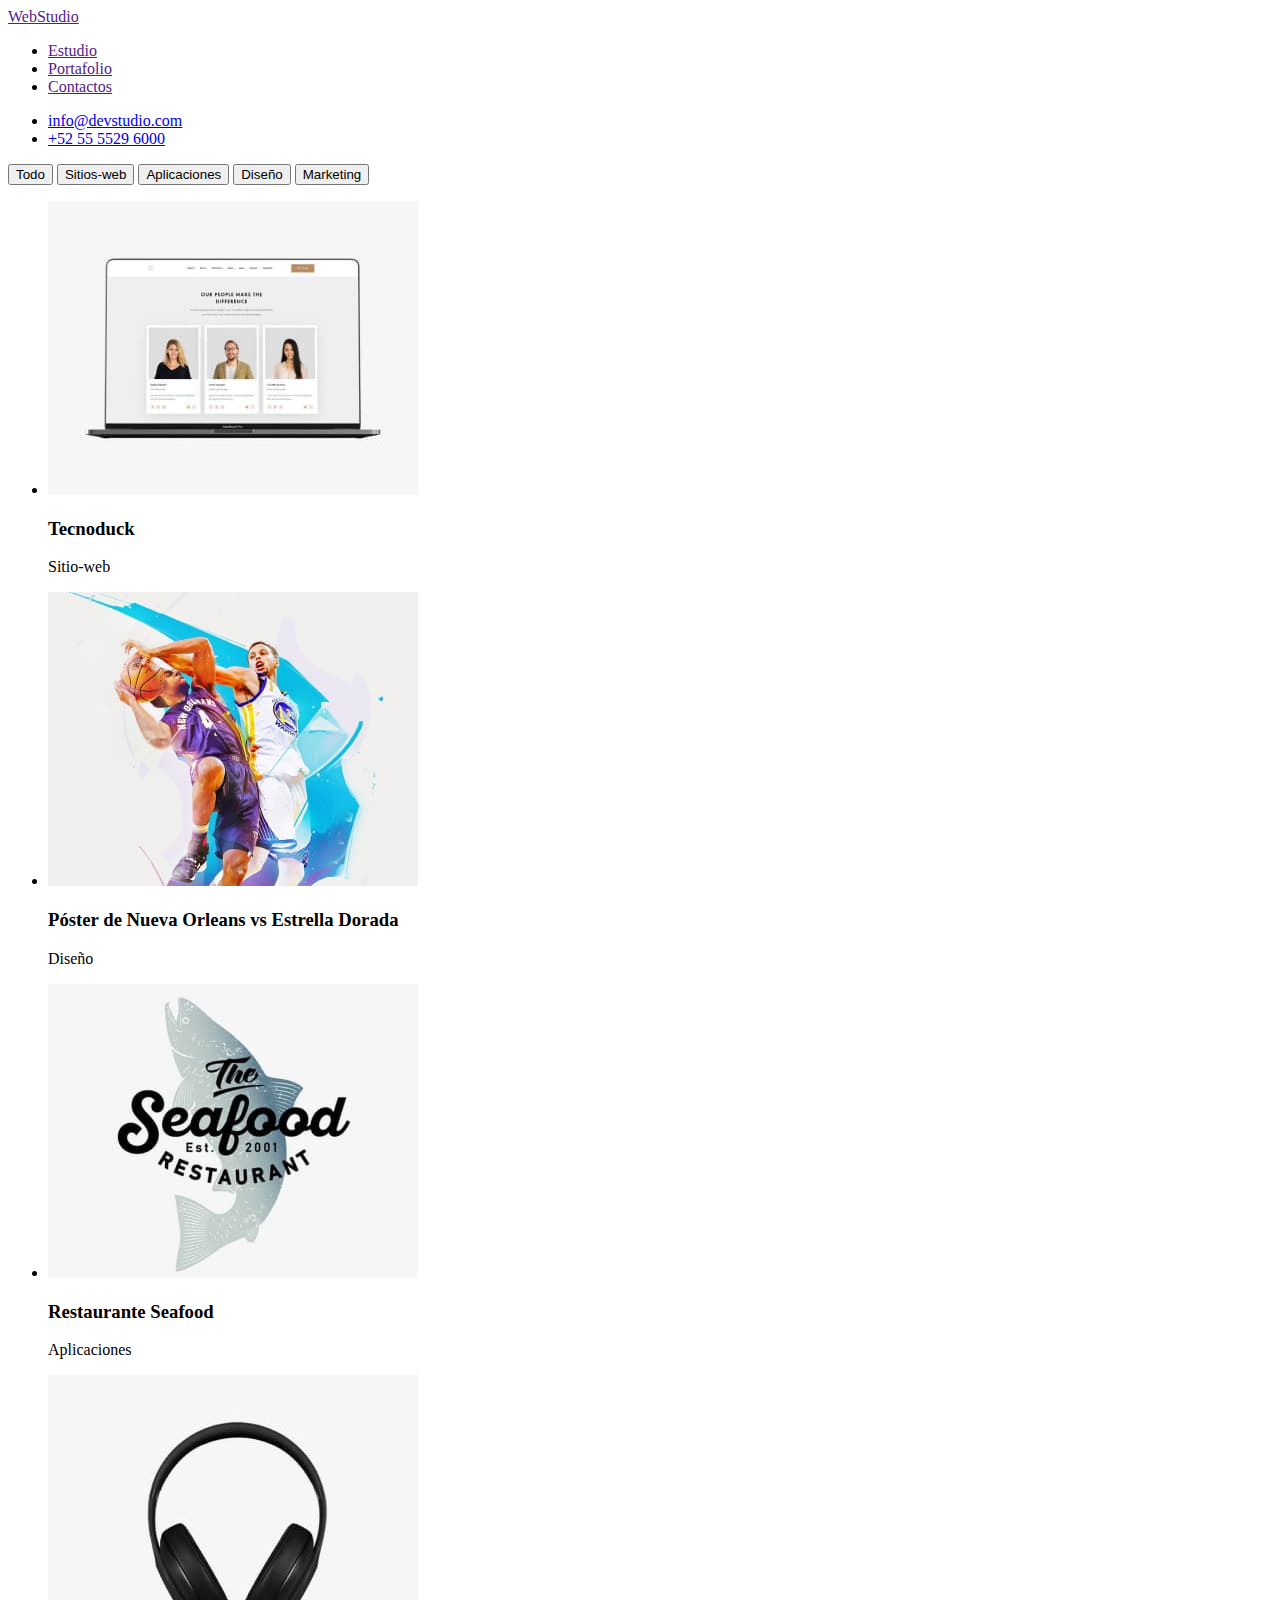
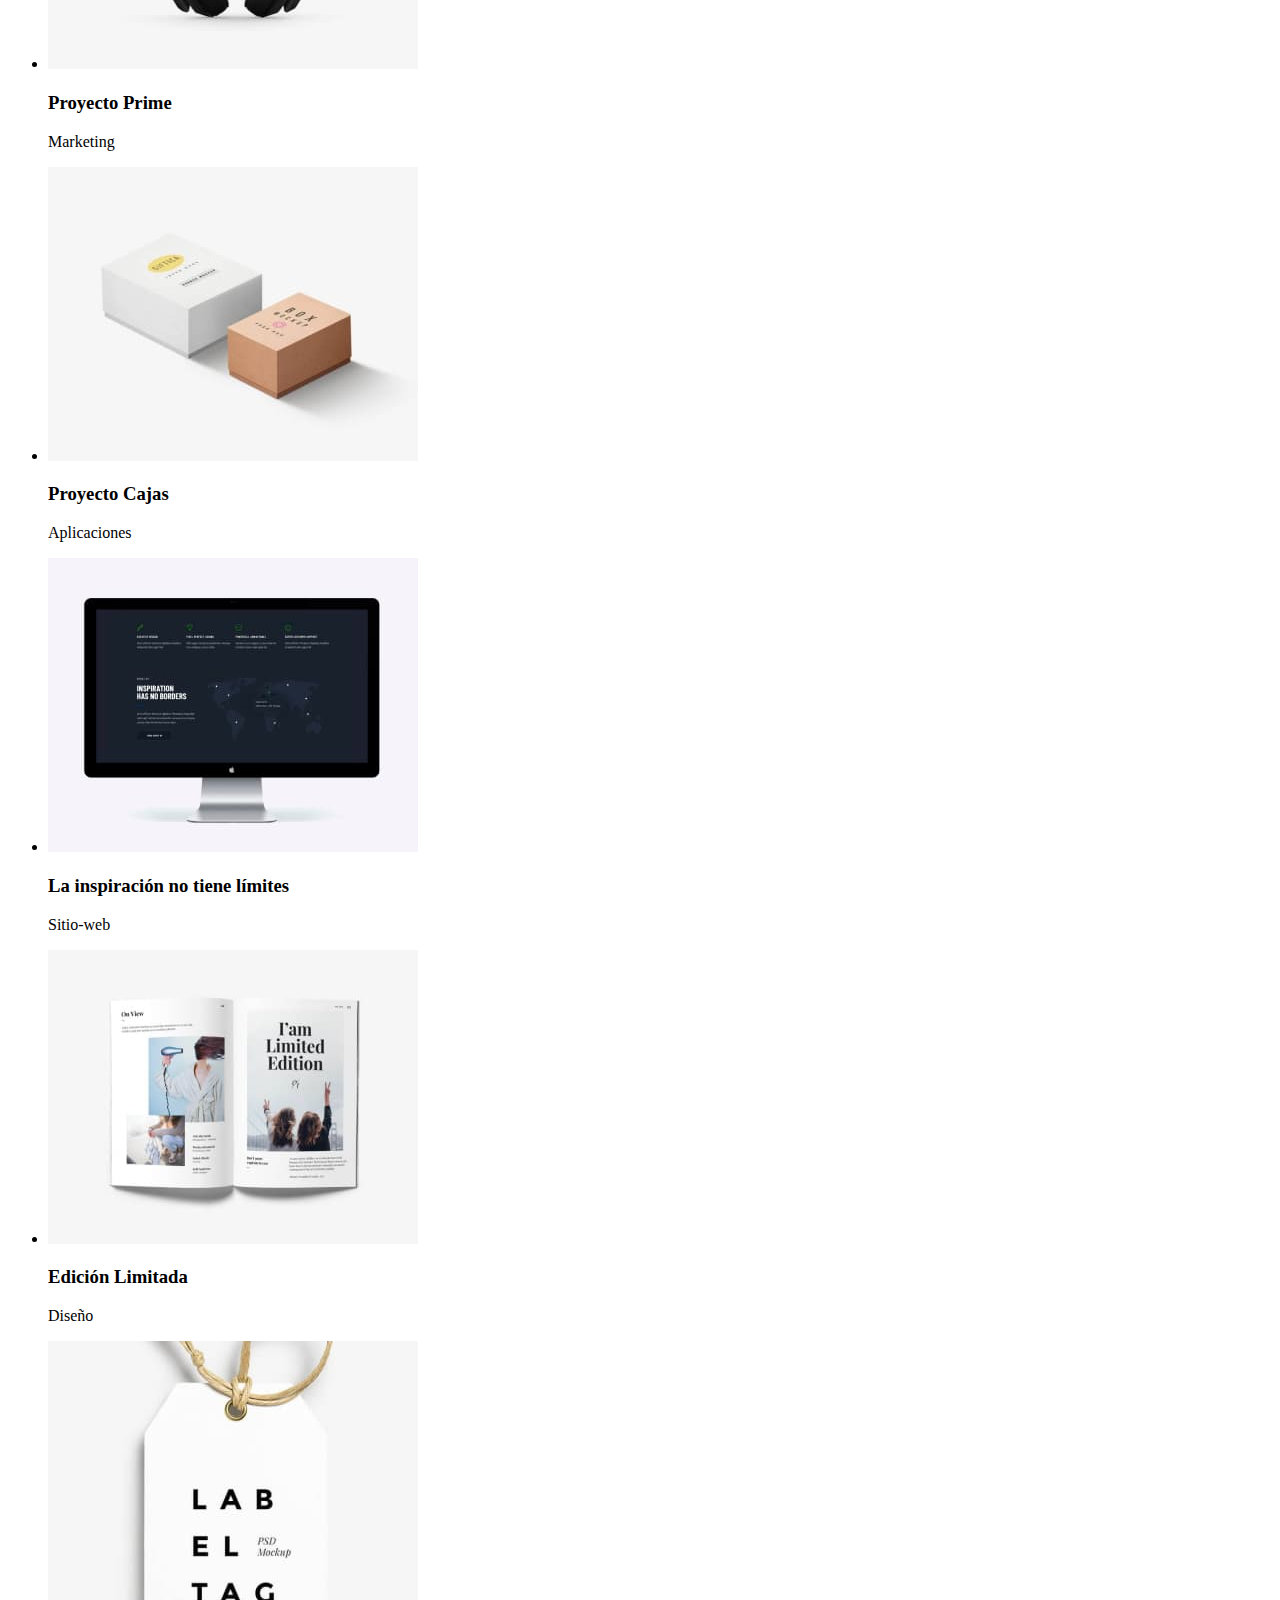
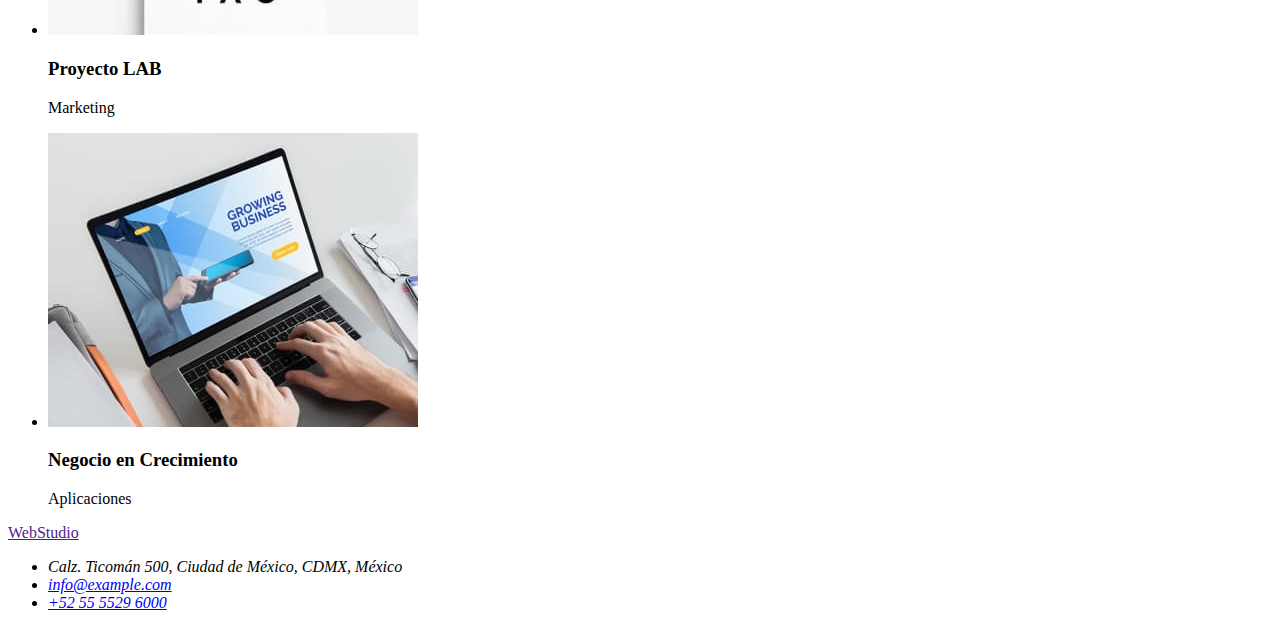
==== portafolio.html @ 44f4cc03 "First chhec" ====
<!DOCTYPE html>
<html lang="en">
  <head>
    <meta charset="UTF-8" />
    <meta http-equiv="X-UA-Compatible" content="IE=edge" />
    <meta name="viewport" content="width=device-width, initial-scale=1.0" />
    <link rel="preconnect" href="https://fonts.googleapis.com" />
    <link rel="preconnect" href="https://fonts.gstatic.com" crossorigin />
    <link
      href="https://fonts.googleapis.com/css2?family=Raleway:wght@700&family=Roboto:wght@300;400;500;700;900&display=swap"
      rel="stylesheet"
    />
    <title>Document</title>
  </head>
  <body>
    <header>
      <nav>
        <a href="">WebStudio</a>
        <ul>
          <li><a href="">Estudio</a></li>
          <li><a href="">Portafolio</a></li>
          <li><a href="">Сontactos</a></li>
        </ul>
      </nav>
      <ul>
        <li><a href="mailto">info@devstudio.com</a></li>
        <li><a href="tel">+52 55 5529 6000</a></li>
      </ul>
    </header>
    <main>
      <div>
        <button type="button">Todo</button>
        <button type="button">Sitios-web</button>
        <button type="button">Aplicaciones</button>
        <button type="button">Diseño</button>
        <button type="button">Marketing</button>
      </div>
      <section>
        <ul>
          <li>
            <img src="./images/jp1.jpg" alt="jp1" />
            <h3>Tecnoduck</h3>
            <p>Sitio-web</p>
          </li>
          <li>
            <img src="./images/jp2.jpg" alt="jp2" />
            <h3>Póster de Nueva Orleans vs Estrella Dorada</h3>
            <p>Diseño</p>
          </li>
          <li>
            <img src="./images/jp3.jpg" alt="jp3" />
            <h3>Restaurante Seafood</h3>
            <p>Aplicaciones</p>
          </li>
          <li>
            <img src="./images/jp4.jpg" alt="jp4" />
            <h3>Proyecto Prime</h3>
            <p>Marketing</p>
          </li>
          <li>
            <img src="./images/jp5.jpg" alt="jp5" />
            <h3>Proyecto Cajas</h3>
            <p>Aplicaciones</p>
          </li>
          <li>
            <img src="./images/jp6.jpg" alt="jp6" />
            <h3>La inspiración no tiene límites</h3>
            <p>Sitio-web</p>
          </li>
          <li>
            <img src="./images/jp7.jpg" alt="jp7" />
            <h3>Edición Limitada</h3>
            <p>Diseño</p>
          </li>
          <li>
            <img src="./images/jp8.jpg" alt="jp8" />
            <h3>Proyecto LAB</h3>
            <p>Marketing</p>
          </li>
          <li>
            <img src="./images/jp9.jpg" alt="jp9" />
            <h3>Negocio en Crecimiento</h3>
            <p>Aplicaciones</p>
          </li>
        </ul>
      </section>
    </main>
    <footer>
      <a href="">WebStudio</a>
      <address>
        <ul>
          <li>
            <a href="https://goo.gl/maps/H7K6rjt7Y7gXga2o7"></a>Calz. Ticomán
            500, Ciudad de México, CDMX, México
          </li>
          <li><a href="info@example.com">info@example.com</a></li>
          <li><a href="tel">+52 55 5529 6000 </a></li>
        </ul>
      </address>
    </footer>
  </body>
</html>
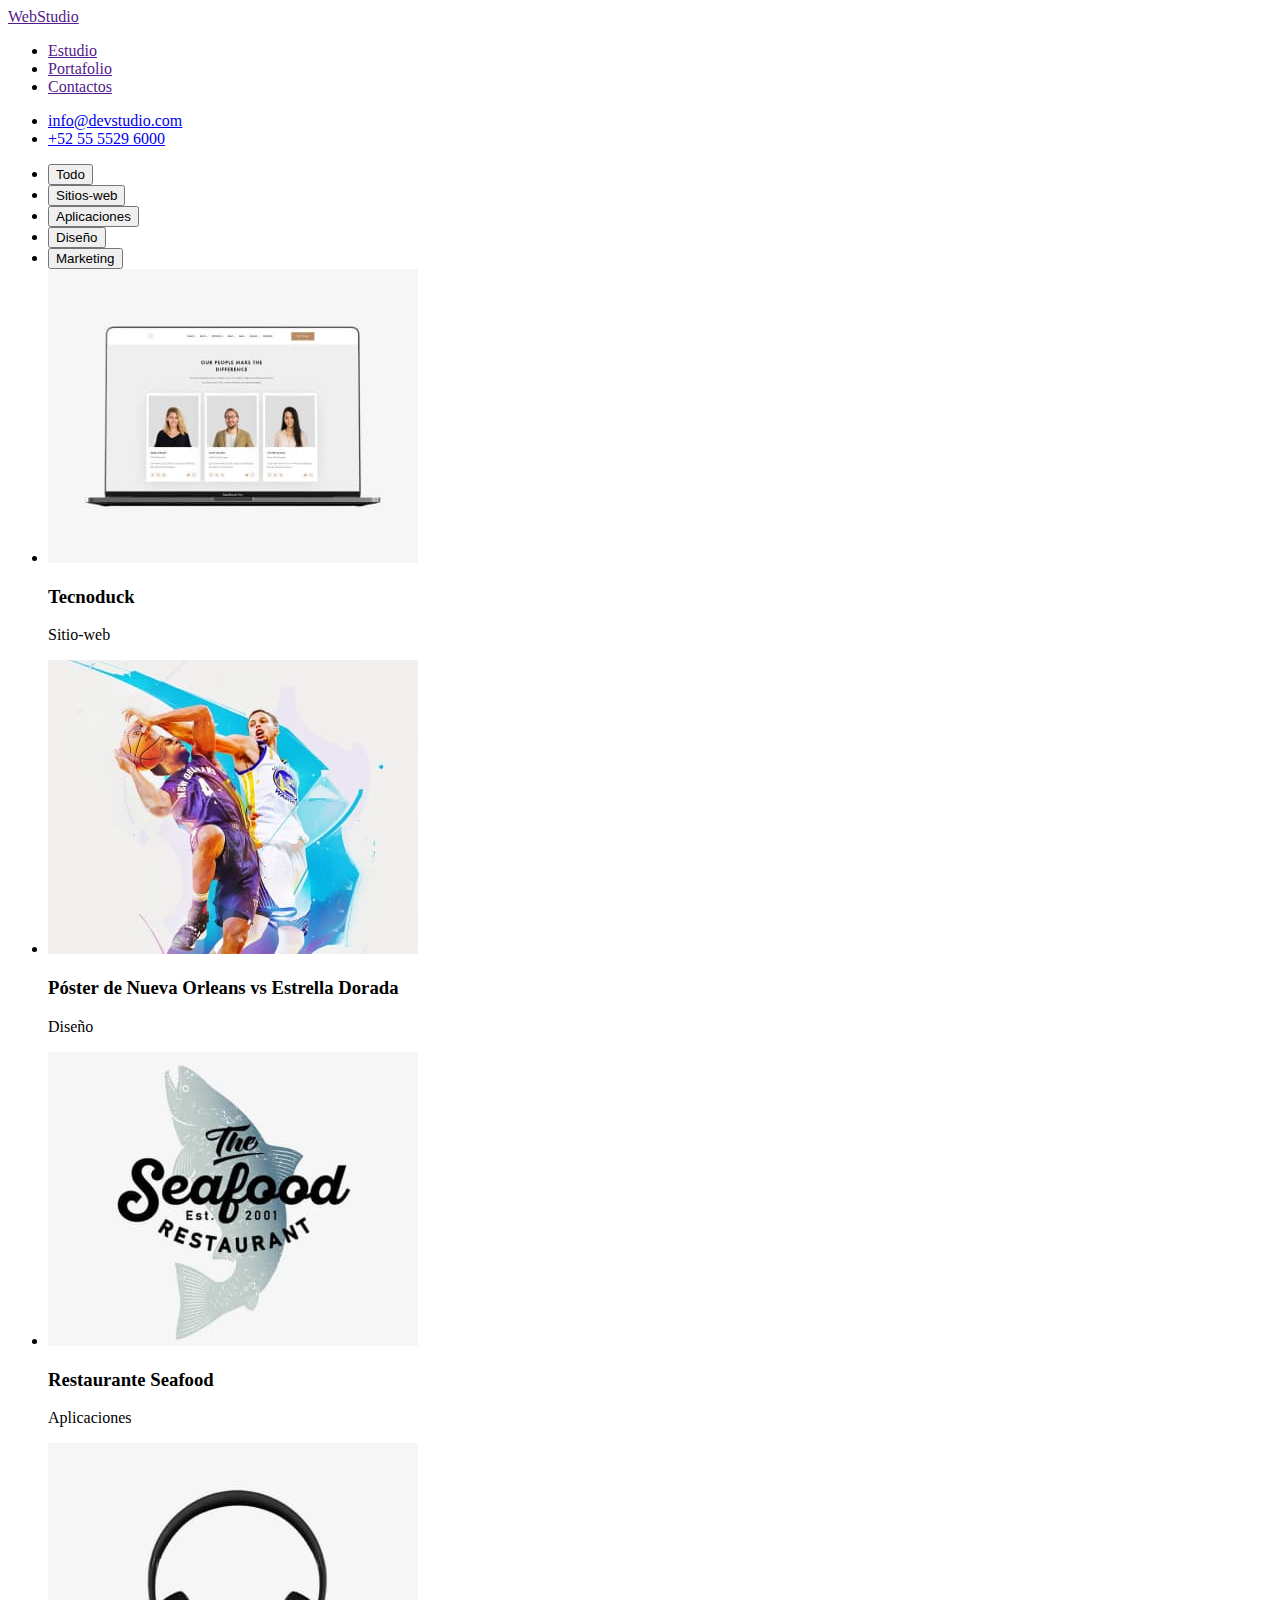
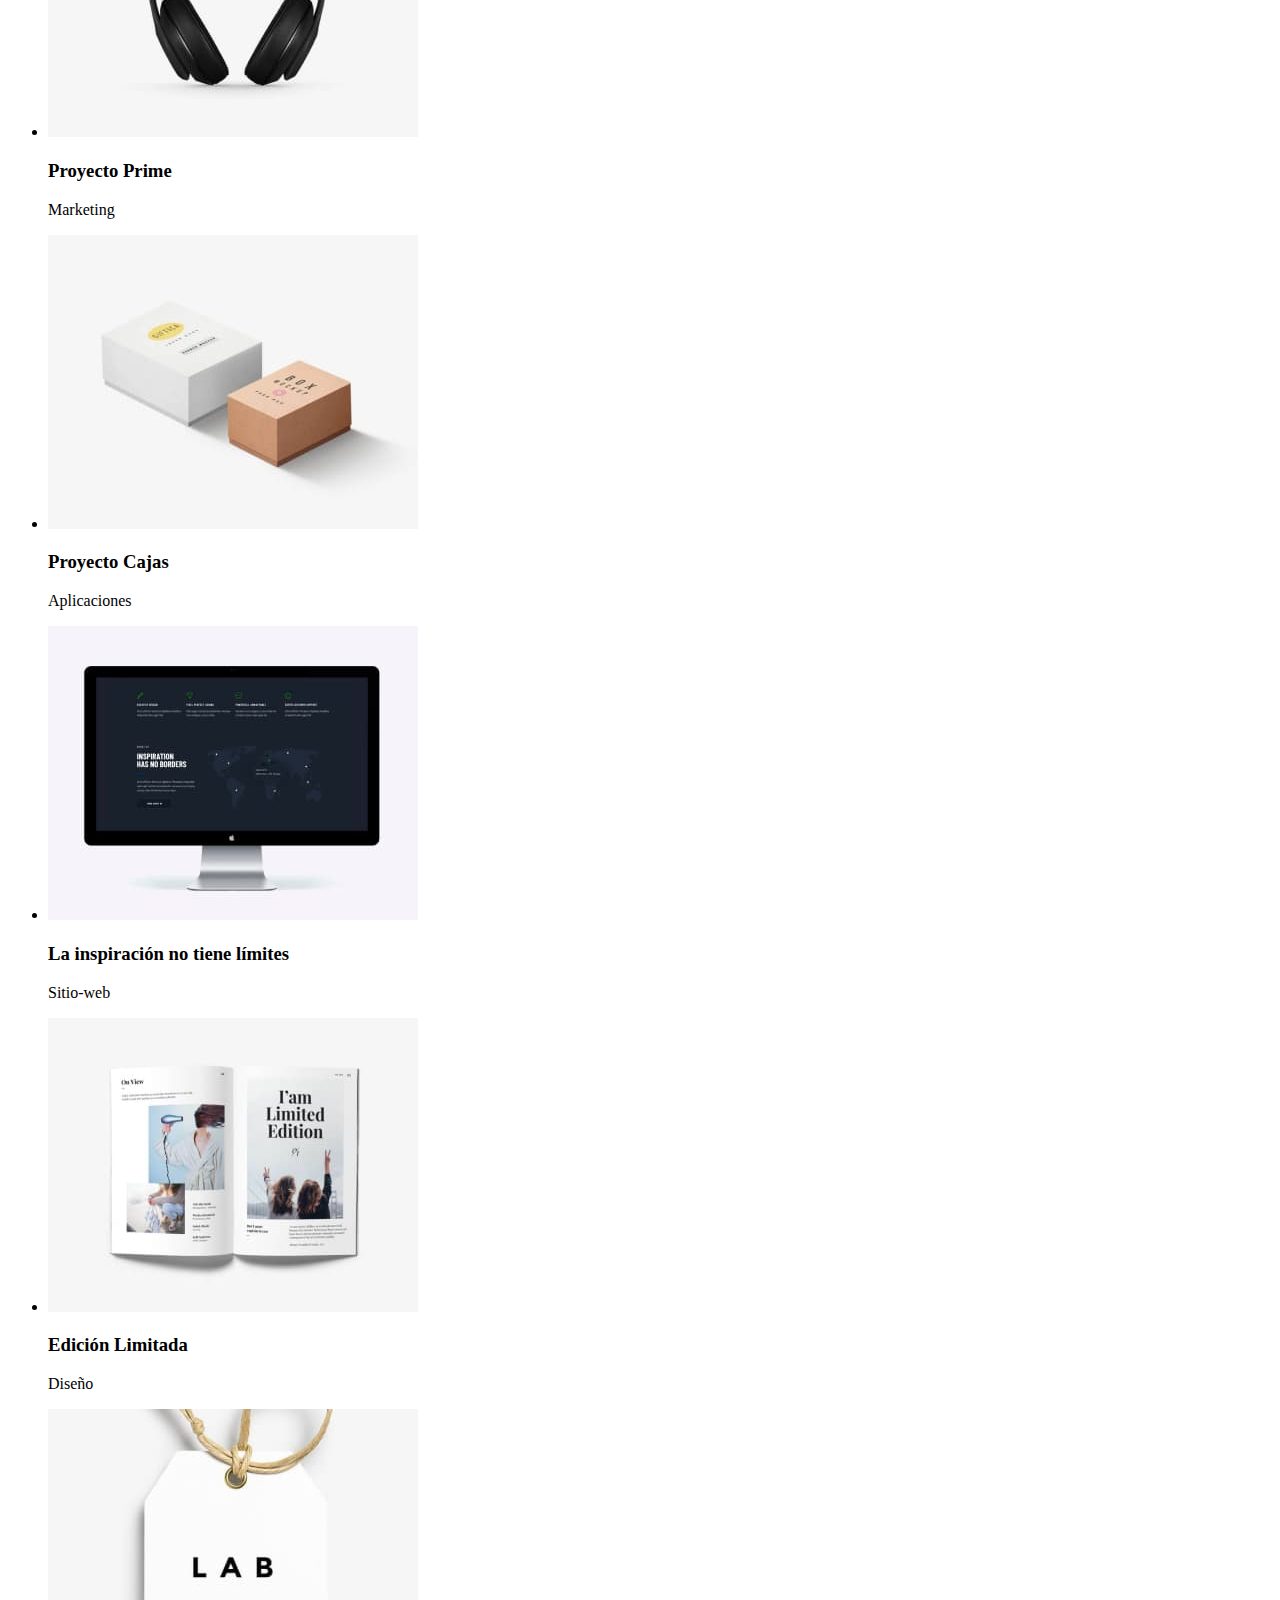
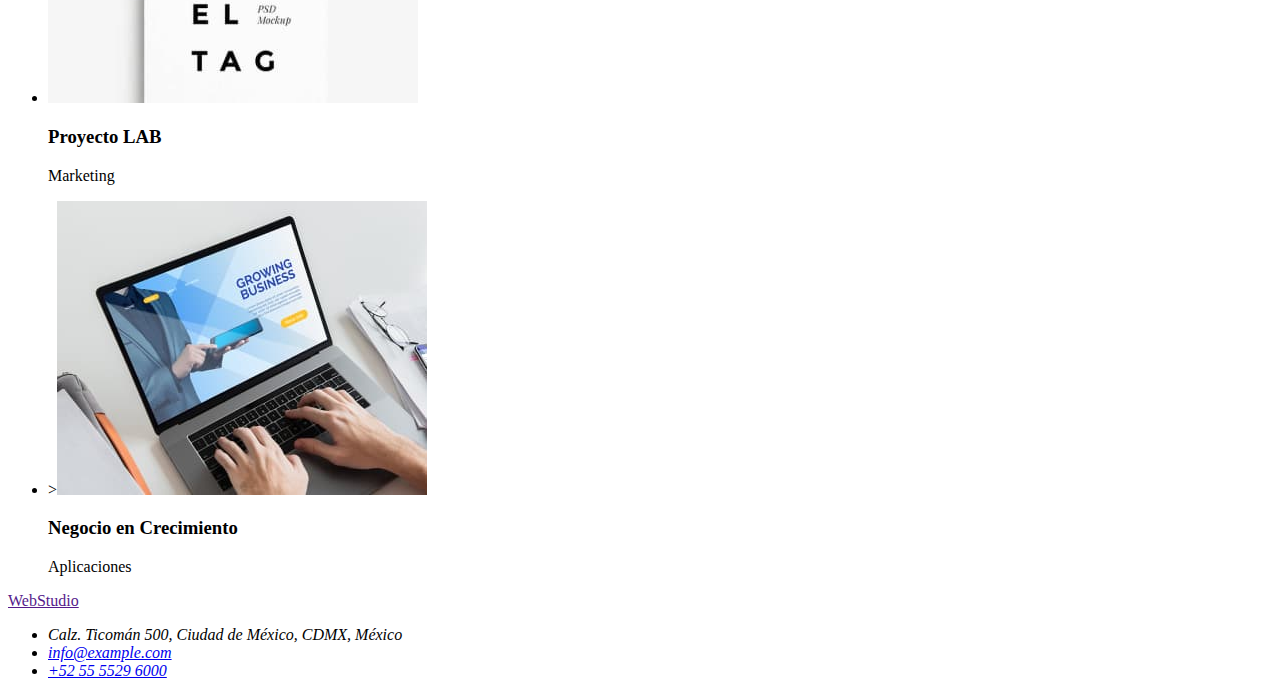
==== commit b0990f4d: "Update 4" ====
--- a/portafolio.html
+++ b/portafolio.html
@@ -10,6 +10,7 @@
       href="https://fonts.googleapis.com/css2?family=Raleway:wght@700&family=Roboto:wght@300;400;500;700;900&display=swap"
       rel="stylesheet"
     />
+    <link rel="stylesheet" href="css/styles.css" />
     <title>Document</title>
   </head>
   <body>
@@ -28,59 +29,56 @@
       </ul>
     </header>
     <main>
-      <div>
-        <button type="button">Todo</button>
-        <button type="button">Sitios-web</button>
-        <button type="button">Aplicaciones</button>
-        <button type="button">Diseño</button>
-        <button type="button">Marketing</button>
-      </div>
-      <section>
-        <ul>
-          <li>
-            <img src="./images/jp1.jpg" alt="jp1" />
+      <ul>
+        <li><button type="button">Todo</button></li>
+        <li><button type="button">Sitios-web</button></li>
+        <li><button type="button">Aplicaciones</button></li>
+        <li><button type="button">Diseño</button></li>
+        <li><button type="button">Marketing</button></li>
+          <li><a>
+            <a><img src="./images/jp1.jpg" alt="jp1" />
             <h3>Tecnoduck</h3>
-            <p>Sitio-web</p>
+            <p>Sitio-web</p></a>
           </li>
           <li>
-            <img src="./images/jp2.jpg" alt="jp2" />
+            <a><img src="./images/jp2.jpg" alt="jp2" />
             <h3>Póster de Nueva Orleans vs Estrella Dorada</h3>
-            <p>Diseño</p>
+            <p>Diseño</p></a>
           </li>
           <li>
-            <img src="./images/jp3.jpg" alt="jp3" />
+            <a><img src="./images/jp3.jpg" alt="jp3" />
             <h3>Restaurante Seafood</h3>
-            <p>Aplicaciones</p>
+            <p>Aplicaciones</p></a>
           </li>
           <li>
-            <img src="./images/jp4.jpg" alt="jp4" />
+            <a><img src="./images/jp4.jpg" alt="jp4" />
             <h3>Proyecto Prime</h3>
-            <p>Marketing</p>
+            <p>Marketing</p></a>
           </li>
           <li>
-            <img src="./images/jp5.jpg" alt="jp5" />
+            <a><img src="./images/jp5.jpg" alt="jp5" />
             <h3>Proyecto Cajas</h3>
-            <p>Aplicaciones</p>
+            <p>Aplicaciones</p></a>
           </li>
           <li>
-            <img src="./images/jp6.jpg" alt="jp6" />
+            <a><img src="./images/jp6.jpg" alt="jp6" />
             <h3>La inspiración no tiene límites</h3>
-            <p>Sitio-web</p>
+            <p>Sitio-web</p></a>
           </li>
           <li>
-            <img src="./images/jp7.jpg" alt="jp7" />
+            <a><img src="./images/jp7.jpg" alt="jp7" />
             <h3>Edición Limitada</h3>
-            <p>Diseño</p>
+            <p>Diseño</p></a>
           </li>
           <li>
-            <img src="./images/jp8.jpg" alt="jp8" />
+            <a><img src="./images/jp8.jpg" alt="jp8" />
             <h3>Proyecto LAB</h3>
-            <p>Marketing</p>
+            <p>Marketing</p></a>
           </li>
           <li>
-            <img src="./images/jp9.jpg" alt="jp9" />
+            <a>><img src="./images/jp9.jpg" alt="jp9" />
             <h3>Negocio en Crecimiento</h3>
-            <p>Aplicaciones</p>
+            <p>Aplicaciones</p></a>
           </li>
         </ul>
       </section>
--- a/css/styles.css
+++ b/css/styles.css
@@ -0,0 +1,2 @@
+body {
+}
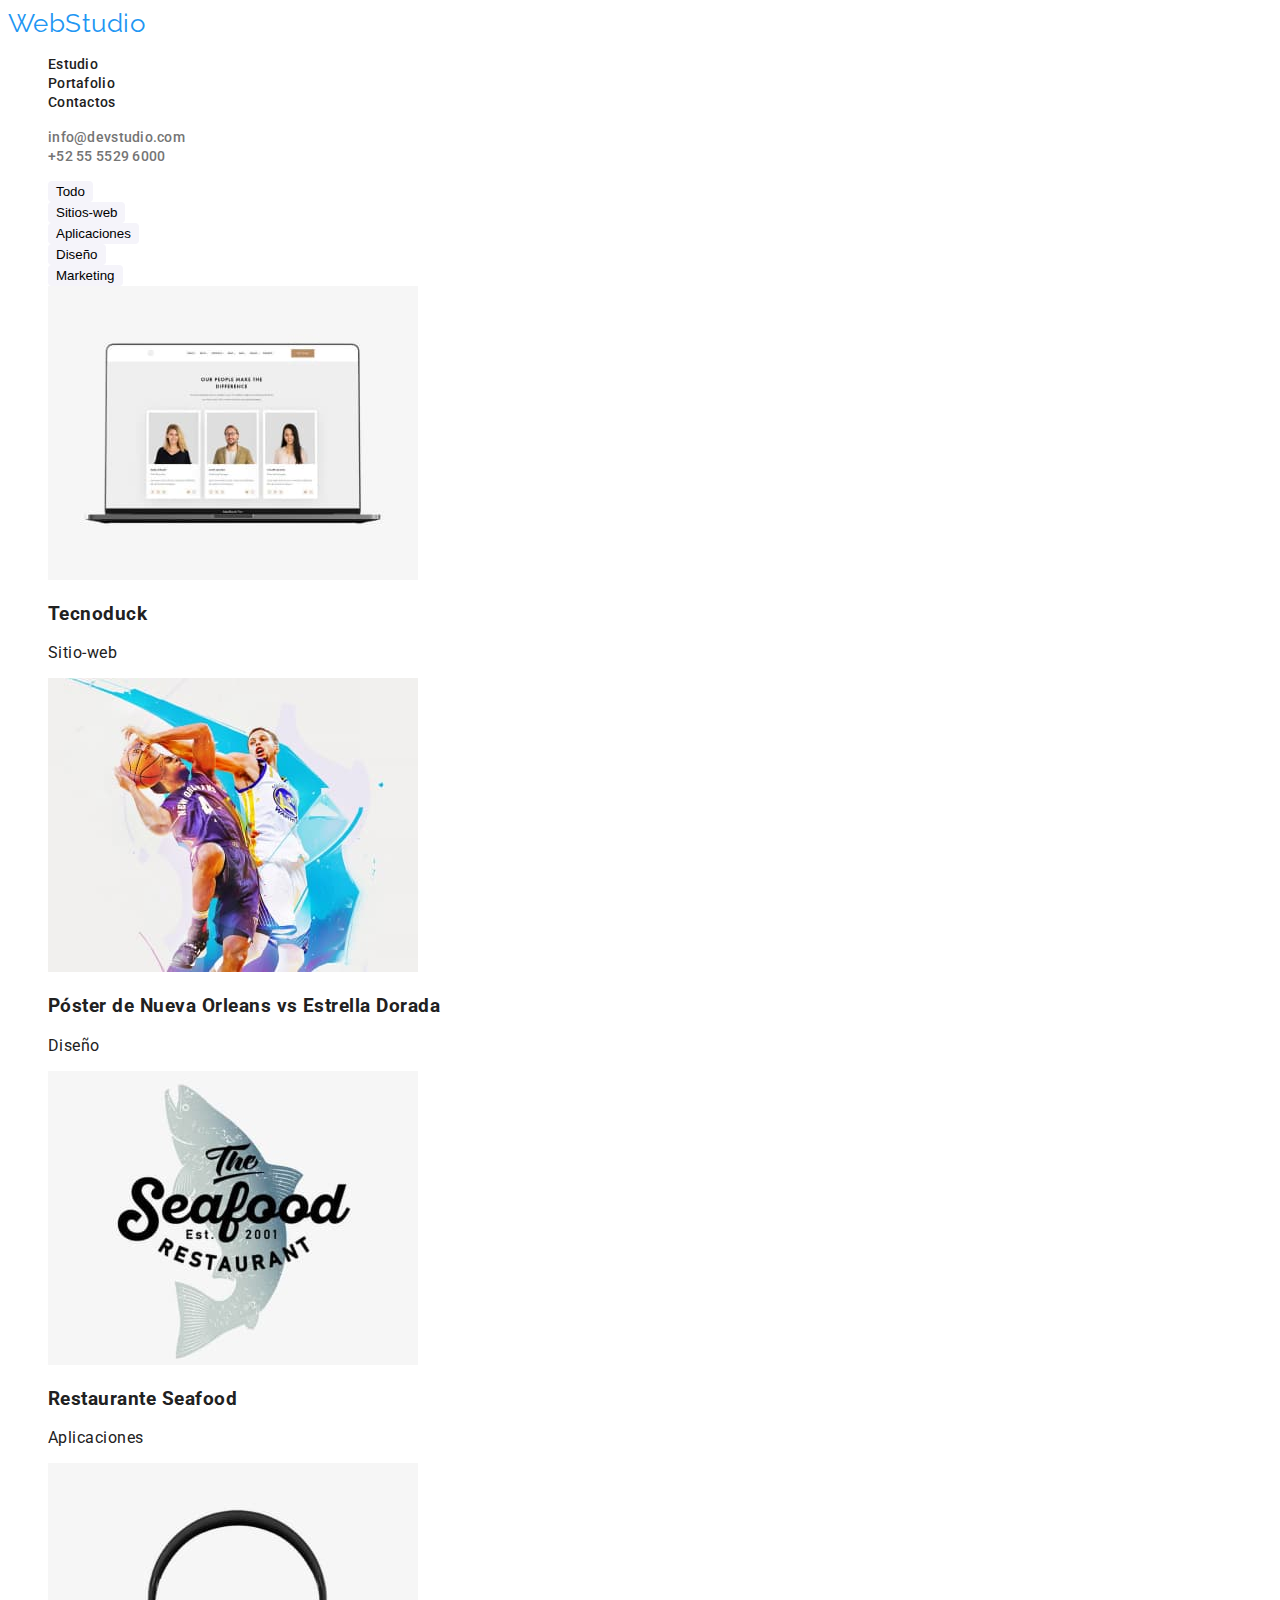
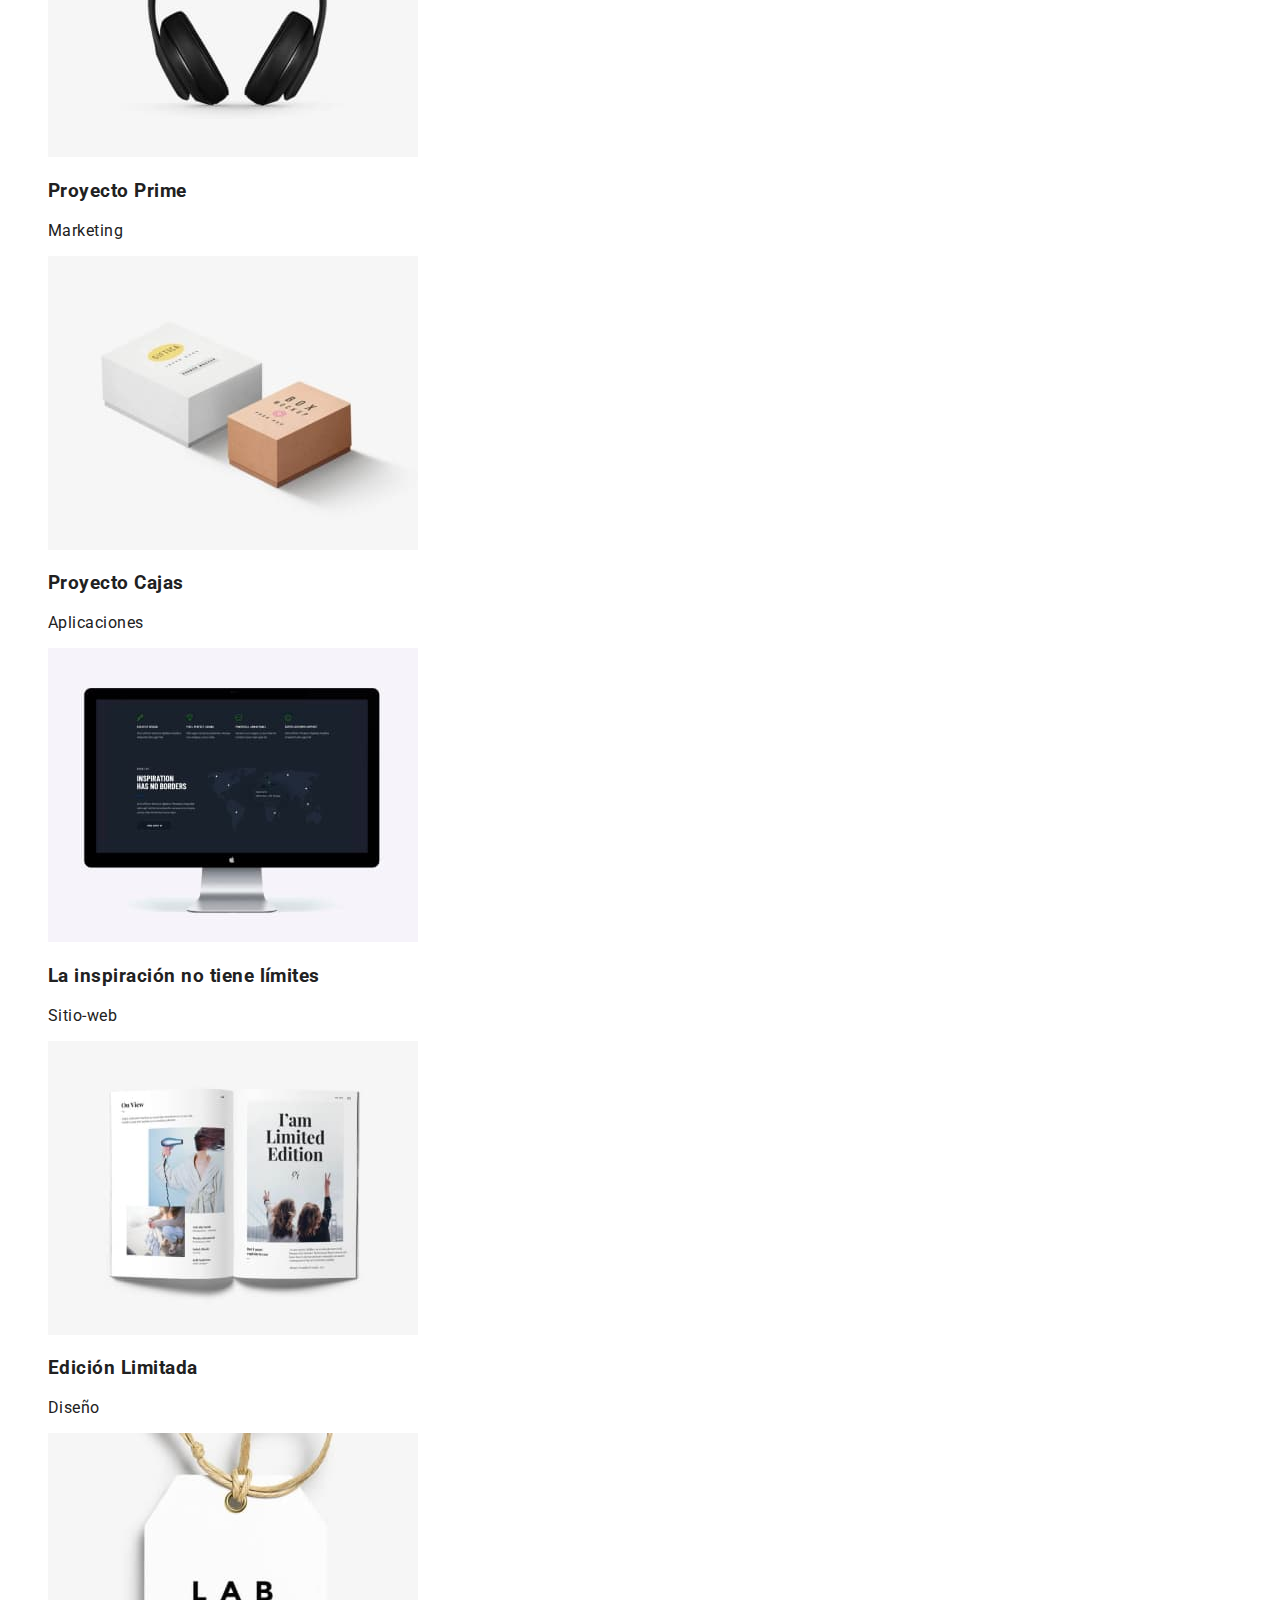
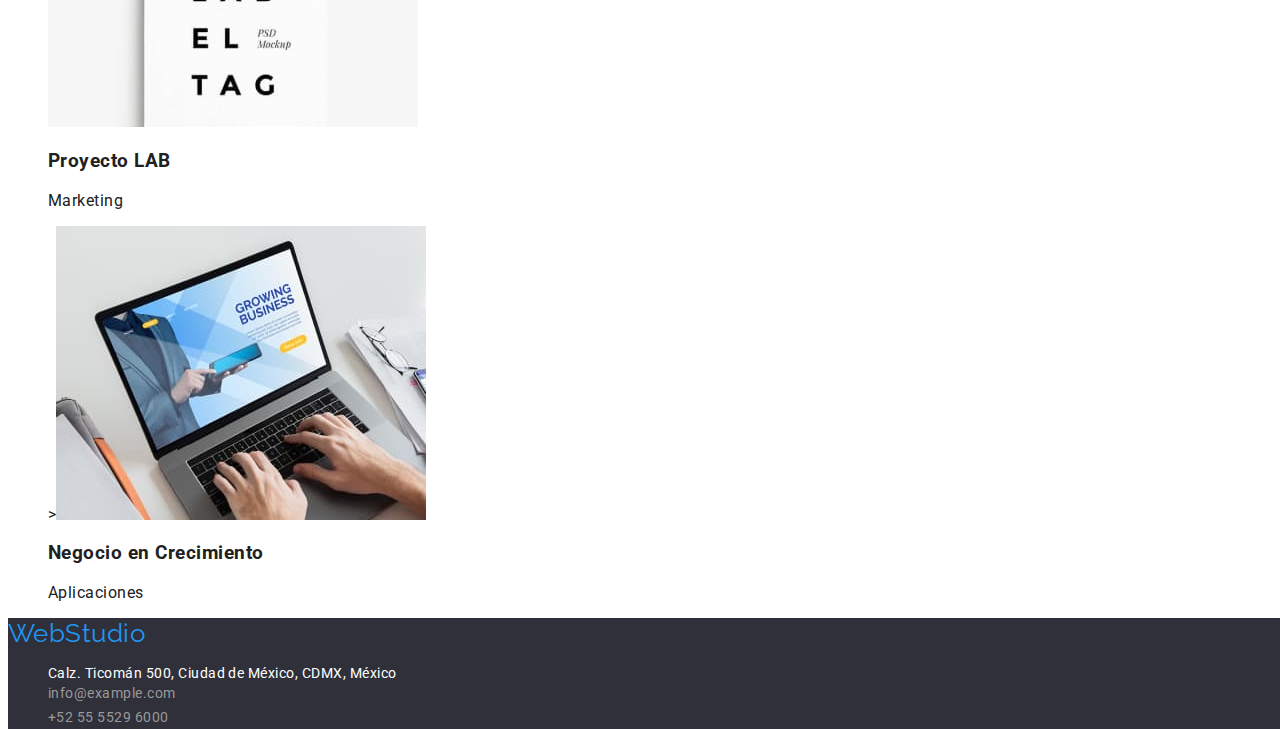
==== commit 89c4a4ee: "Update 6" ====
--- a/portafolio.html
+++ b/portafolio.html
@@ -16,25 +16,25 @@
   <body>
     <header>
       <nav>
-        <a href="">WebStudio</a>
-        <ul>
-          <li><a href="">Estudio</a></li>
-          <li><a href="">Portafolio</a></li>
-          <li><a href="">Сontactos</a></li>
+        <a href="./index.html" class="WebTittle">WebStudio</a>
+        <ul class="HeaderList">
+          <li><a href="./index.html" class="HeaderLink">Estudio</a></li>
+          <li><a href="./portafolio.html" class="HeaderLink">Portafolio</a></li>
+          <li><a href="" class="HeaderLink">Сontactos</a></li>
         </ul>
       </nav>
       <ul>
-        <li><a href="mailto">info@devstudio.com</a></li>
-        <li><a href="tel">+52 55 5529 6000</a></li>
+        <li><a href="mailto" class="Contact">info@devstudio.com</a></li>
+        <li><a href="tel" class="Contact">+52 55 5529 6000</a></li>
       </ul>
     </header>
     <main>
       <ul>
-        <li><button type="button">Todo</button></li>
-        <li><button type="button">Sitios-web</button></li>
-        <li><button type="button">Aplicaciones</button></li>
-        <li><button type="button">Diseño</button></li>
-        <li><button type="button">Marketing</button></li>
+        <li><button type="button" class="buttonP">Todo</button></li>
+        <li><button type="button" class="buttonP">Sitios-web</button></li>
+        <li><button type="button" class="buttonP">Aplicaciones</button></li>
+        <li><button type="button" class="buttonP">Diseño</button></li>
+        <li><button type="button" class="buttonP">Marketing</button></li>
           <li><a>
             <a><img src="./images/jp1.jpg" alt="jp1" />
             <h3>Tecnoduck</h3>
@@ -84,15 +84,15 @@
       </section>
     </main>
     <footer>
-      <a href="">WebStudio</a>
+      <a href="./index.html" class="Webfooter">WebStudio</a>
       <address>
         <ul>
-          <li>
+          <li class="address">
             <a href="https://goo.gl/maps/H7K6rjt7Y7gXga2o7"></a>Calz. Ticomán
             500, Ciudad de México, CDMX, México
           </li>
-          <li><a href="info@example.com">info@example.com</a></li>
-          <li><a href="tel">+52 55 5529 6000 </a></li>
+          <li><a href="info@example.com" class="contactfooter">info@example.com</a></li>
+          <li><a href="tel" class="contactfooter">+52 55 5529 6000 </a></li>
         </ul>
       </address>
     </footer>
--- a/css/styles.css
+++ b/css/styles.css
@@ -1,2 +1,201 @@
+.WebTittle {
+  color: #2196f3;
+  font-family: 'Raleway', sans-serif;
+  text-decoration: none;
+  font-size: 26px;
+}
+
+ul {
+  list-style: none;
+}
+
+.Contact {
+  text-decoration: none;
+  color: #757575;
+  font-family: 'Roboto';
+  font-style: normal;
+  font-weight: 500;
+  font-size: 14px;
+  line-height: 16px;
+  letter-spacing: 0.02em;
+}
+
+.Contact:hover {
+  color: #2196f3;
+}
+
+.HeaderLink {
+  text-decoration: none;
+  color: #212121;
+  font-family: 'Roboto';
+  font-style: normal;
+  font-weight: 500;
+  font-size: 14px;
+  line-height: 16px;
+  letter-spacing: 0.02em;
+}
+
+.HeaderLink:hover {
+  color: #2196f3;
+}
+/* Body CSS*/
+
 body {
-}
+  font-family: 'Roboto', sans-serif;
+  font-size: 14 px;
+  color: #212121;
+  background-color: var(--primary-white-color);
+  letter-spacing: 0.03em;
+  width: 1600px;
+  height: 2410px;
+  background-color: #ffffff;
+}
+
+button:hover {
+  color: #ffffff;
+  background-color: #2196f3;
+}
+
+/* CSS de Main*/
+
+.mainbutton {
+  background-color: #2196f3;
+  cursor: pointer;
+  border-radius: 4px;
+  color: #ffffff;
+  border-color: transparent;
+}
+
+.MainTop {
+  font-family: 'Roboto', sans-serif;
+  background: #2f303a;
+  color: #ffffff;
+  font-family: 'Roboto';
+  font-style: normal;
+  font-weight: 900;
+  line-height: 60px;
+  text-align: center;
+  letter-spacing: 0.06em;
+}
+
+.MainMid {
+}
+
+.MainMidH3 {
+  font-family: 'Roboto', sans-serif;
+  color: #212121;
+  font-weight: 700;
+  font-size: 14px;
+}
+
+.MainMidP {
+  font-family: 'Roboto', sans-serif;
+  color: #757575;
+  font-style: normal;
+  font-weight: 400;
+  font-size: 14px;
+  line-height: 24px;
+}
+
+.MainMid2 {
+}
+
+.MainMidT {
+  font-family: 'Roboto', sans-serif;
+  font-style: normal;
+  font-weight: 700;
+  font-size: 36px;
+  line-height: 42px;
+  text-align: center;
+}
+
+.MainBot {
+  width: 1600px;
+  background: #f5f4fa;
+}
+
+.MainBotT {
+  font-family: 'Roboto', sans-serif;
+  font-style: normal;
+  font-weight: 700;
+  font-size: 36px;
+  line-height: 42px;
+}
+
+.Name {
+  font-family: 'Roboto', sans-serif;
+  color: #212121;
+  font-style: normal;
+  font-weight: 500;
+  font-size: 16px;
+  line-height: 19px;
+}
+
+.Position {
+  color: #757575;
+  font-family: 'Roboto', sans-serif;
+  font-style: normal;
+  font-weight: 500;
+  font-size: 16px;
+  line-height: 19px;
+}
+
+.Members {
+  width: 1177px;
+  background: #f5f4fa;
+}
+
+.Frame {
+  width: 270px;
+  height: 368px;
+  background-color: #ffffff;
+}
+
+footer {
+  background: #2f303a;
+}
+
+.Webfooter {
+  color: #2196f3;
+  font-family: 'Raleway', sans-serif;
+  text-decoration: none;
+  font-size: 26px;
+  line-height: 31px;
+}
+
+.address {
+  color: #ffffff;
+  font-family: 'Roboto', sans-serif;
+  font-style: normal;
+  font-weight: 400;
+  font-size: 14px;
+}
+
+.contactfooter {
+  color: hsl(0, 0%, 60%);
+  font-style: normal;
+  font-weight: 400;
+  font-size: 14px;
+  line-height: 24px;
+  text-decoration: none;
+}
+
+/* PORTAFOLIO CSS PART*/
+
+.Sections {
+  background: #f5f4fa;
+  border-radius: 4px;
+}
+
+.buttonP {
+  display: inline-block;
+  background: #f5f4fa;
+  border-radius: 4px;
+  cursor: pointer;
+  border-color: transparent;
+}
+
+.buttonP:hover {
+  color: #ffffff;
+  background-color: #2196f3;
+}
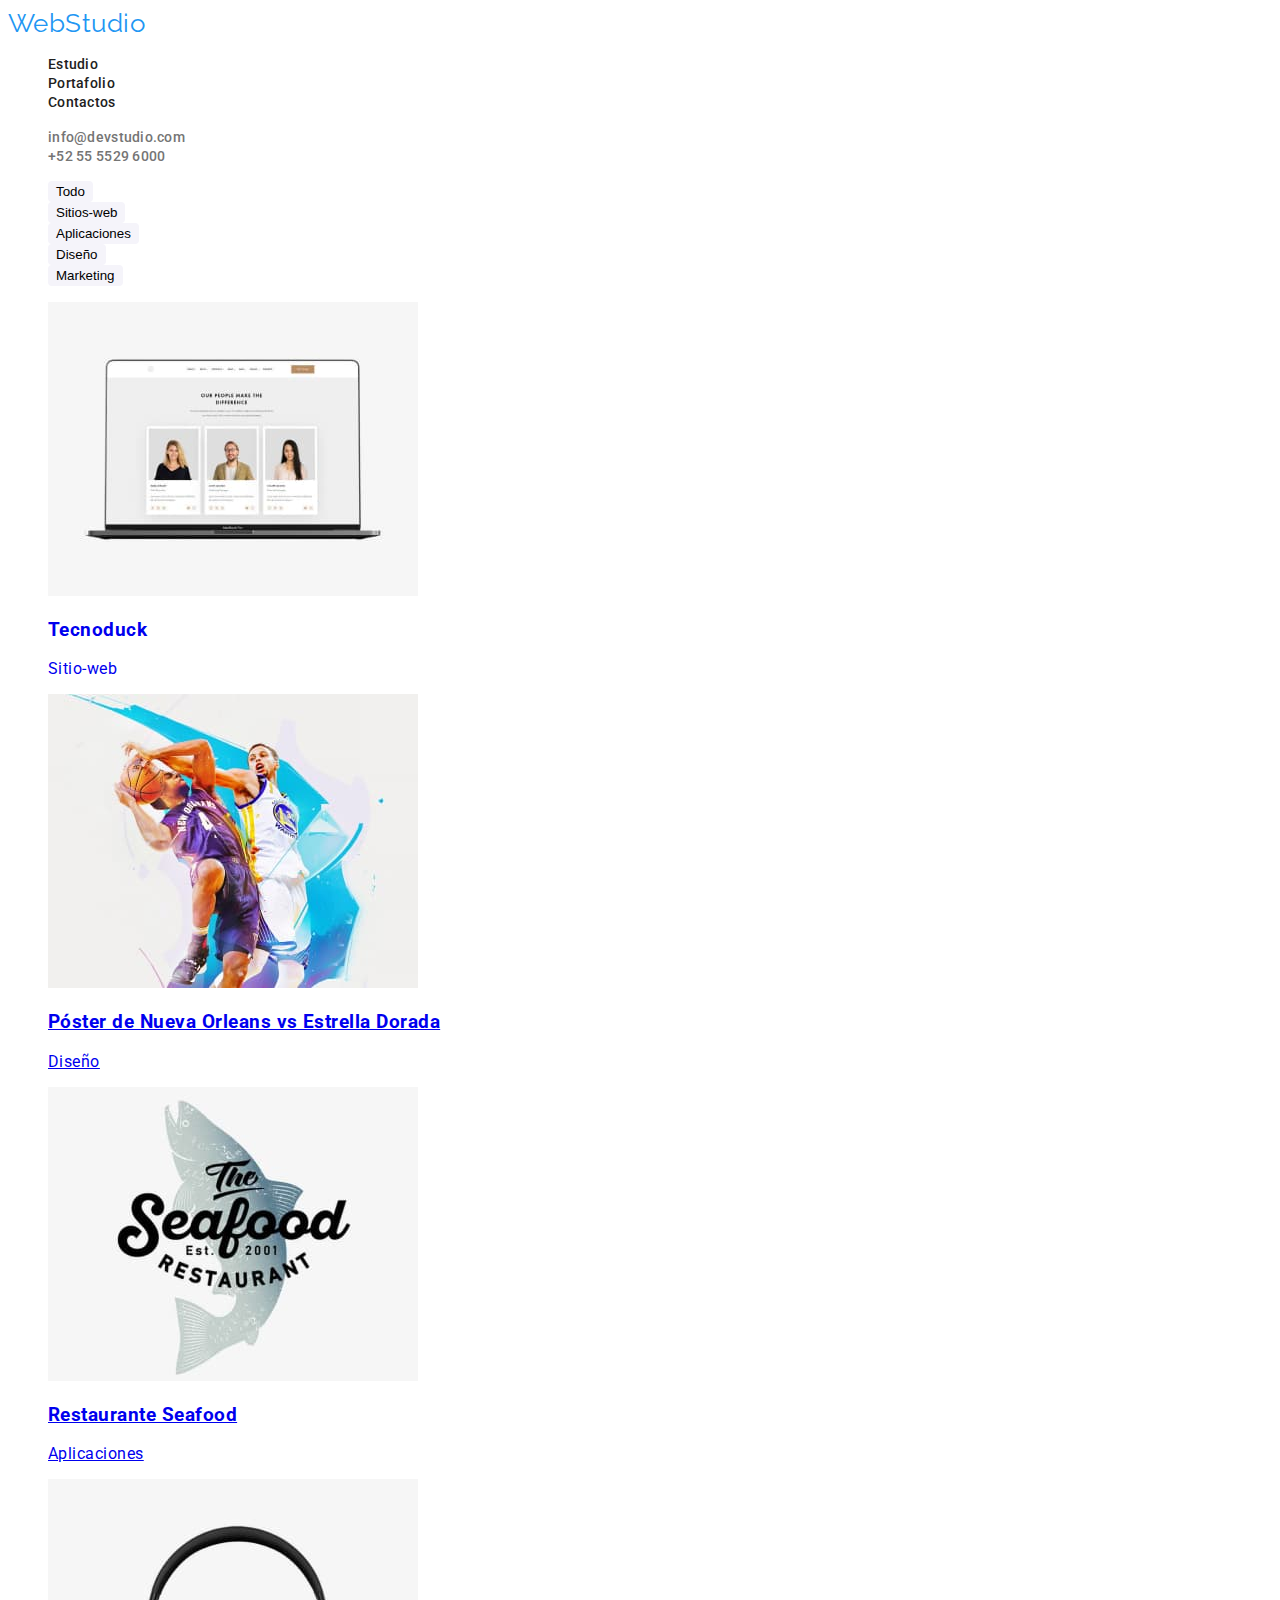
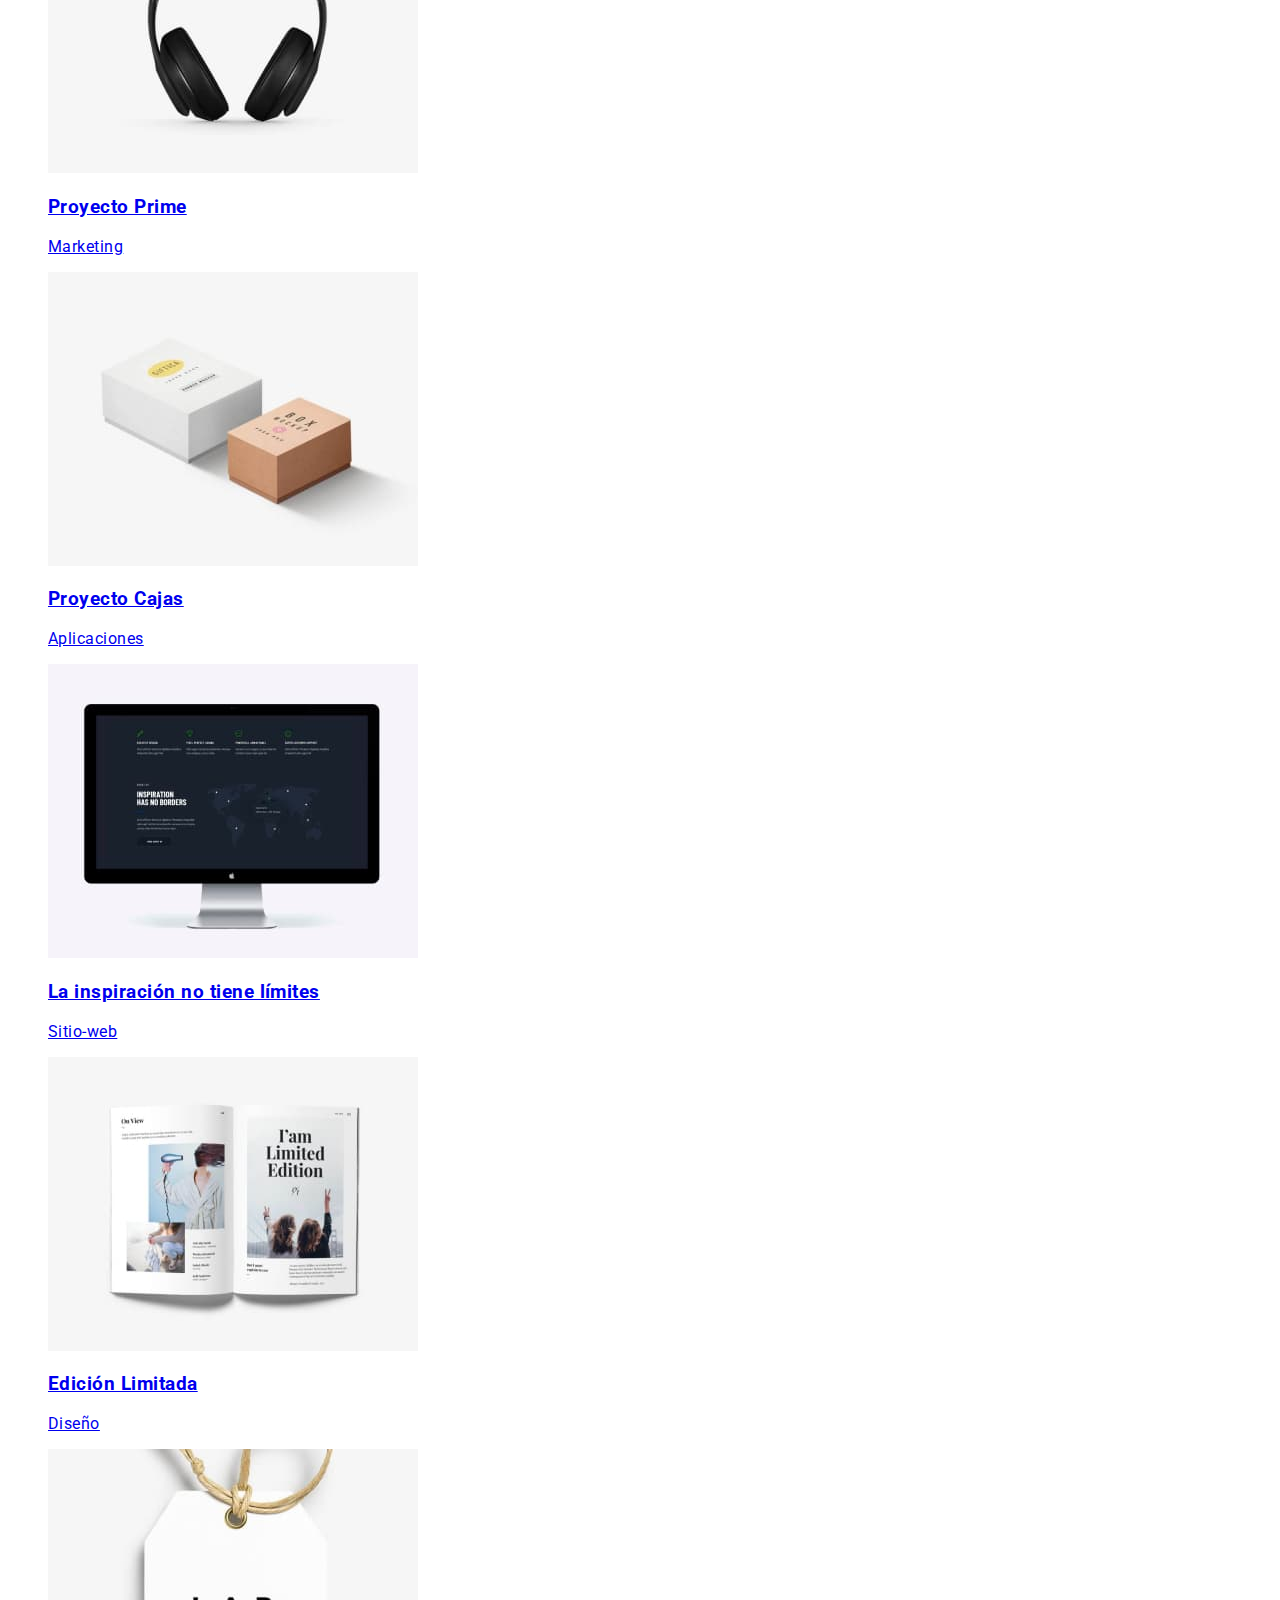
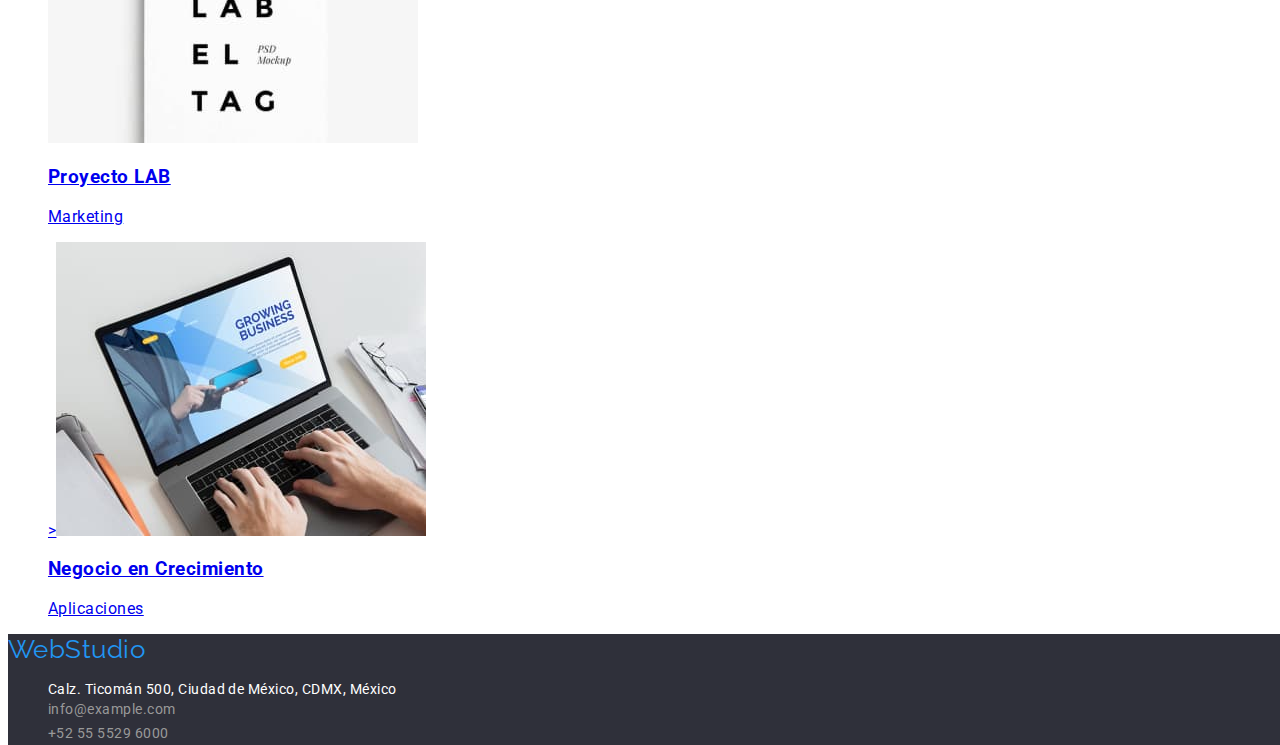
==== commit 9036af28: "update 7" ====
--- a/portafolio.html
+++ b/portafolio.html
@@ -29,56 +29,87 @@
       </ul>
     </header>
     <main>
-      <ul>
-        <li><button type="button" class="buttonP">Todo</button></li>
-        <li><button type="button" class="buttonP">Sitios-web</button></li>
-        <li><button type="button" class="buttonP">Aplicaciones</button></li>
-        <li><button type="button" class="buttonP">Diseño</button></li>
-        <li><button type="button" class="buttonP">Marketing</button></li>
-          <li><a>
-            <a><img src="./images/jp1.jpg" alt="jp1" />
-            <h3>Tecnoduck</h3>
-            <p>Sitio-web</p></a>
+      <section>
+        <ul>
+          <li class="Botontext">
+            <button type="button" class="buttonP">Todo</button>
+          </li>
+          <li class="Botontext">
+            <button type="button" class="buttonP">Sitios-web</button>
+          </li>
+          <li class="Botontext">
+            <button type="button" class="buttonP">Aplicaciones</button>
+          </li>
+          <li class="Botontext">
+            <button type="button" class="buttonP">Diseño</button>
+          </li>
+          <li class="Botontext">
+            <button type="button" class="buttonP">Marketing</button>
+          </li>
+        </ul>
+        <ul class="listaPorta">
+          <li class="LiPorta">
+            <a href="#" class="Alist"
+              ><img src="./images/jp1.jpg" alt="jp1" />
+              <h3 class="listph3">Tecnoduck</h3>
+              <p>Sitio-web</p></a
+            >
           </li>
           <li>
-            <a><img src="./images/jp2.jpg" alt="jp2" />
-            <h3>Póster de Nueva Orleans vs Estrella Dorada</h3>
-            <p>Diseño</p></a>
+            <a href="#"
+              ><img src="./images/jp2.jpg" alt="jp2" />
+              <h3>Póster de Nueva Orleans vs Estrella Dorada</h3>
+              <p>Diseño</p></a
+            >
           </li>
           <li>
-            <a><img src="./images/jp3.jpg" alt="jp3" />
-            <h3>Restaurante Seafood</h3>
-            <p>Aplicaciones</p></a>
+            <a href="#"
+              ><img src="./images/jp3.jpg" alt="jp3" />
+              <h3>Restaurante Seafood</h3>
+              <p>Aplicaciones</p></a
+            >
           </li>
           <li>
-            <a><img src="./images/jp4.jpg" alt="jp4" />
-            <h3>Proyecto Prime</h3>
-            <p>Marketing</p></a>
+            <a href="#"
+              ><img src="./images/jp4.jpg" alt="jp4" />
+              <h3>Proyecto Prime</h3>
+              <p>Marketing</p></a
+            >
           </li>
           <li>
-            <a><img src="./images/jp5.jpg" alt="jp5" />
-            <h3>Proyecto Cajas</h3>
-            <p>Aplicaciones</p></a>
+            <a href="#"
+              ><img src="./images/jp5.jpg" alt="jp5" />
+              <h3>Proyecto Cajas</h3>
+              <p>Aplicaciones</p></a
+            >
           </li>
           <li>
-            <a><img src="./images/jp6.jpg" alt="jp6" />
-            <h3>La inspiración no tiene límites</h3>
-            <p>Sitio-web</p></a>
+            <a href="#"
+              ><img src="./images/jp6.jpg" alt="jp6" />
+              <h3>La inspiración no tiene límites</h3>
+              <p>Sitio-web</p></a
+            >
           </li>
           <li>
-            <a><img src="./images/jp7.jpg" alt="jp7" />
-            <h3>Edición Limitada</h3>
-            <p>Diseño</p></a>
+            <a href="#"
+              ><img src="./images/jp7.jpg" alt="jp7" />
+              <h3>Edición Limitada</h3>
+              <p>Diseño</p></a
+            >
           </li>
           <li>
-            <a><img src="./images/jp8.jpg" alt="jp8" />
-            <h3>Proyecto LAB</h3>
-            <p>Marketing</p></a>
+            <a href="#"
+              ><img src="./images/jp8.jpg" alt="jp8" />
+              <h3>Proyecto LAB</h3>
+              <p>Marketing</p></a
+            >
           </li>
           <li>
-            <a>><img src="./images/jp9.jpg" alt="jp9" />
-            <h3>Negocio en Crecimiento</h3>
-            <p>Aplicaciones</p></a>
+            <a href="#"
+              >><img src="./images/jp9.jpg" alt="jp9" />
+              <h3>Negocio en Crecimiento</h3>
+              <p>Aplicaciones</p></a
+            >
           </li>
         </ul>
       </section>
@@ -91,7 +122,11 @@
             <a href="https://goo.gl/maps/H7K6rjt7Y7gXga2o7"></a>Calz. Ticomán
             500, Ciudad de México, CDMX, México
           </li>
-          <li><a href="info@example.com" class="contactfooter">info@example.com</a></li>
+          <li>
+            <a href="info@example.com" class="contactfooter"
+              >info@example.com</a
+            >
+          </li>
           <li><a href="tel" class="contactfooter">+52 55 5529 6000 </a></li>
         </ul>
       </address>
--- a/css/styles.css
+++ b/css/styles.css
@@ -1,3 +1,4 @@
+/*Index.html */
 .WebTittle {
   color: #2196f3;
   font-family: 'Raleway', sans-serif;
@@ -24,6 +25,10 @@
   color: #2196f3;
 }
 
+.Contact:focus {
+  color: #2196f3;
+}
+
 .HeaderLink {
   text-decoration: none;
   color: #212121;
@@ -36,6 +41,9 @@
 }
 
 .HeaderLink:hover {
+  color: #2196f3;
+}
+.HeaderLink:focus {
   color: #2196f3;
 }
 /* Body CSS*/
@@ -66,6 +74,18 @@
   border-color: transparent;
 }
 
+.mainbutton:hover {
+  background-color: #2196f3;
+}
+
+.mainbutton:focus {
+  background-color: #2196f3;
+}
+
+.MainTittle {
+  font-size: 44px;
+}
+
 .MainTop {
   font-family: 'Roboto', sans-serif;
   background: #2f303a;
@@ -199,3 +219,35 @@
   color: #ffffff;
   background-color: #2196f3;
 }
+
+.BotonText {
+  font-size: 16px;
+  font-weight: 500;
+  font-family: inherit;
+  padding: 6px 6px;
+}
+
+.listaPorta {
+  text-decoration: none;
+  color: #212121;
+}
+
+.Alist {
+  text-decoration: none;
+  list-style: none;
+}
+
+.listph3 {
+  text-decoration: none;
+  list-style: none;
+}
+
+.LiPorta {
+  text-decoration: none;
+  list-style: none;
+}
+
+.PortaBody {
+  text-decoration: none;
+  list-style: none;
+}
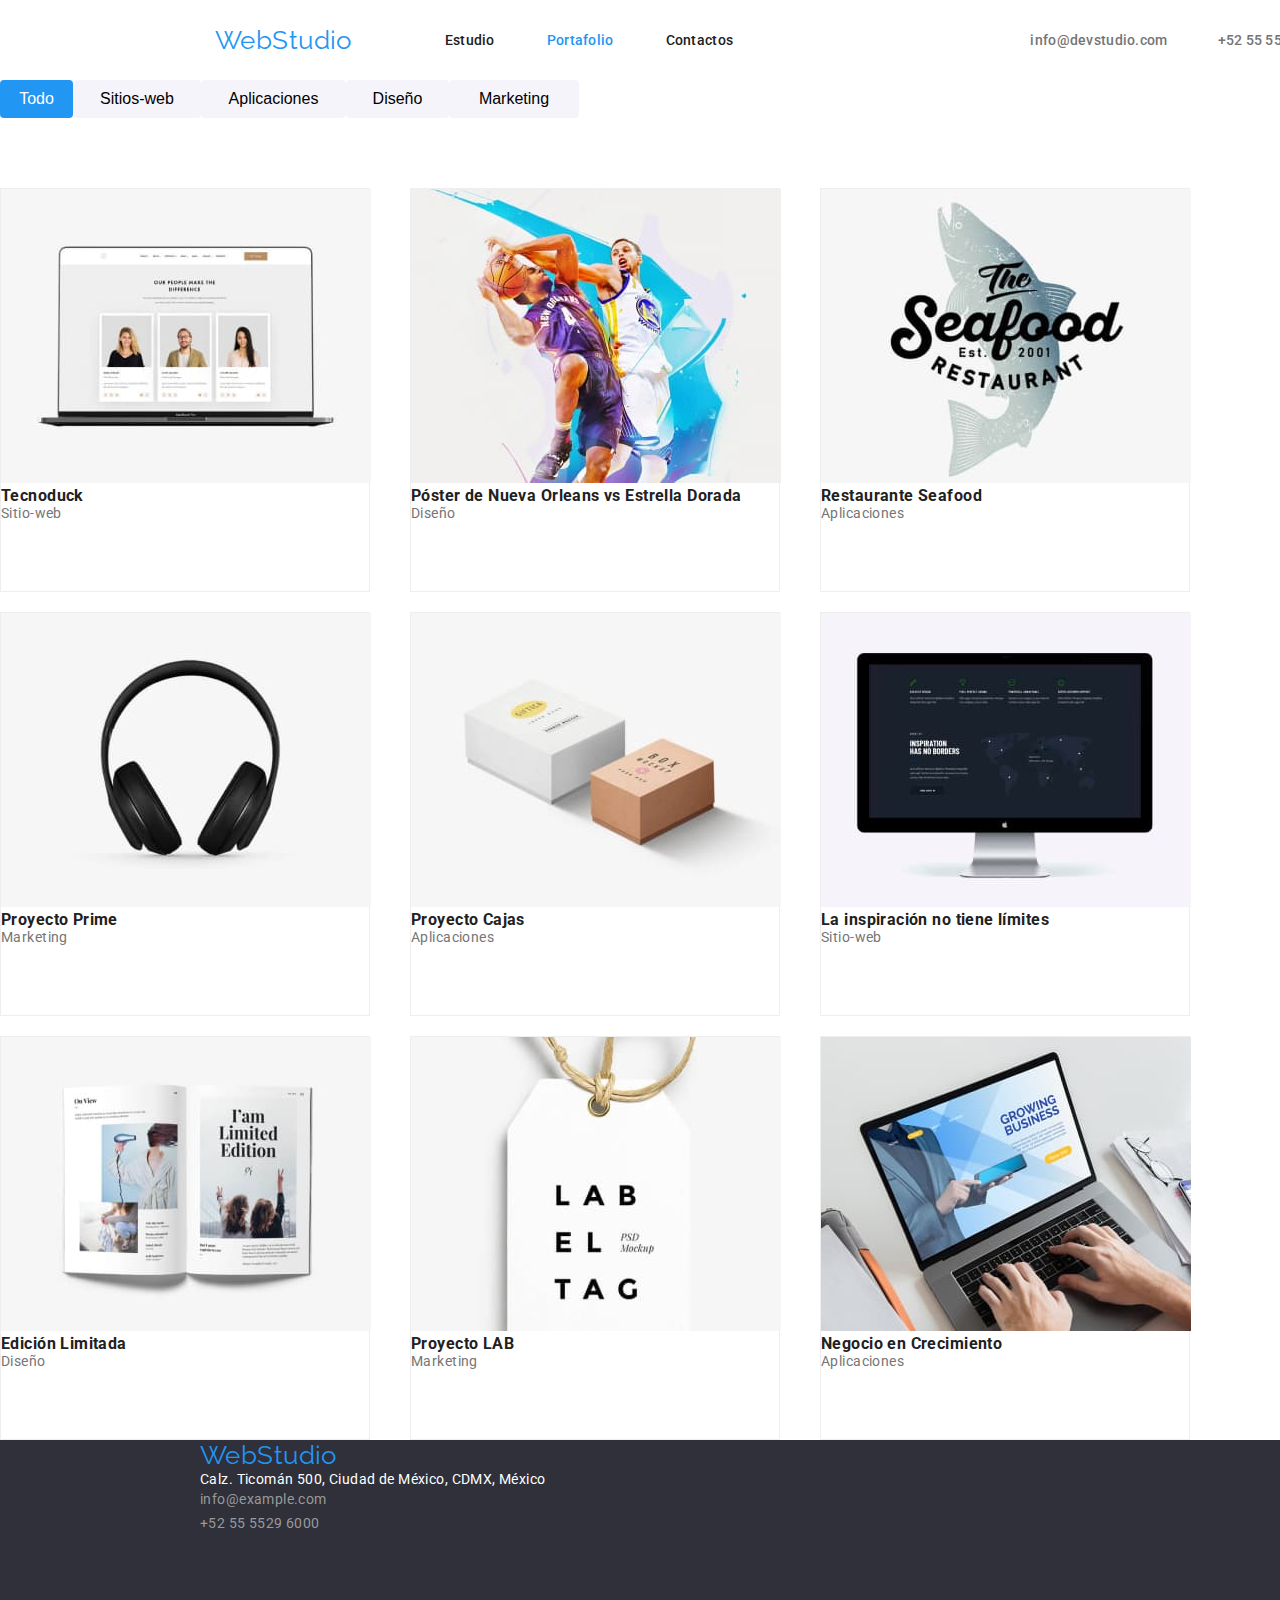
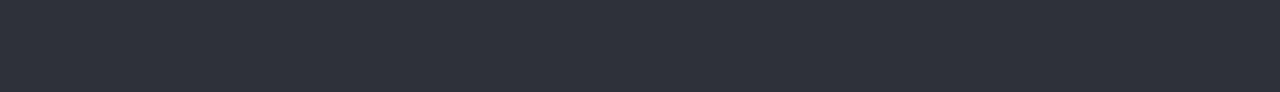
==== commit d7d2f420: "update 4" ====
--- a/portafolio.html
+++ b/portafolio.html
@@ -15,121 +15,155 @@
   </head>
   <body>
     <header>
-      <nav>
-        <a href="./index.html" class="WebTittle">WebStudio</a>
-        <ul class="HeaderList">
-          <li><a href="./index.html" class="HeaderLink">Estudio</a></li>
-          <li><a href="./portafolio.html" class="HeaderLink">Portafolio</a></li>
-          <li><a href="" class="HeaderLink">Сontactos</a></li>
-        </ul>
-      </nav>
-      <ul>
-        <li><a href="mailto" class="Contact">info@devstudio.com</a></li>
-        <li><a href="tel" class="Contact">+52 55 5529 6000</a></li>
-      </ul>
+      <div class="container">
+        <div class="header-container">
+          <nav>
+            <a href="./index.html" class="web-title">WebStudio</a>
+            <ul class="HeaderList">
+              <li class="HeaderMenu">
+                <a href="./index.html" class="HeaderLink">Estudio</a>
+              </li>
+              <li class="HeaderMenu">
+                <a href="./portafolio.html" class="HeaderLink active"
+                  >Portafolio</a
+                >
+              </li>
+              <li class="HeaderMenu">
+                <a href="" class="HeaderLink">Сontactos</a>
+              </li>
+            </ul>
+          </nav>
+          <ul class="header-info">
+            <li><a href="mailto" class="Contact">info@devstudio.com</a></li>
+            <li><a href="tel" class="Contact">+52 55 5529 6000</a></li>
+          </ul>
+        </div>
+      </div>
     </header>
     <main>
-      <section>
-        <ul>
-          <li class="Botontext">
-            <button type="button" class="buttonP">Todo</button>
-          </li>
-          <li class="Botontext">
-            <button type="button" class="buttonP">Sitios-web</button>
-          </li>
-          <li class="Botontext">
-            <button type="button" class="buttonP">Aplicaciones</button>
-          </li>
-          <li class="Botontext">
-            <button type="button" class="buttonP">Diseño</button>
-          </li>
-          <li class="Botontext">
-            <button type="button" class="buttonP">Marketing</button>
-          </li>
-        </ul>
-        <ul class="listaPorta">
-          <li class="LiPorta">
-            <a href="#" class="Alist"
-              ><img src="./images/jp1.jpg" alt="jp1" />
-              <h3 class="listph3">Tecnoduck</h3>
-              <p>Sitio-web</p></a
-            >
-          </li>
-          <li>
-            <a href="#"
-              ><img src="./images/jp2.jpg" alt="jp2" />
-              <h3>Póster de Nueva Orleans vs Estrella Dorada</h3>
-              <p>Diseño</p></a
-            >
-          </li>
-          <li>
-            <a href="#"
-              ><img src="./images/jp3.jpg" alt="jp3" />
-              <h3>Restaurante Seafood</h3>
-              <p>Aplicaciones</p></a
-            >
-          </li>
-          <li>
-            <a href="#"
-              ><img src="./images/jp4.jpg" alt="jp4" />
-              <h3>Proyecto Prime</h3>
-              <p>Marketing</p></a
-            >
-          </li>
-          <li>
-            <a href="#"
-              ><img src="./images/jp5.jpg" alt="jp5" />
-              <h3>Proyecto Cajas</h3>
-              <p>Aplicaciones</p></a
-            >
-          </li>
-          <li>
-            <a href="#"
-              ><img src="./images/jp6.jpg" alt="jp6" />
-              <h3>La inspiración no tiene límites</h3>
-              <p>Sitio-web</p></a
-            >
-          </li>
-          <li>
-            <a href="#"
-              ><img src="./images/jp7.jpg" alt="jp7" />
-              <h3>Edición Limitada</h3>
-              <p>Diseño</p></a
-            >
-          </li>
-          <li>
-            <a href="#"
-              ><img src="./images/jp8.jpg" alt="jp8" />
-              <h3>Proyecto LAB</h3>
-              <p>Marketing</p></a
-            >
-          </li>
-          <li>
-            <a href="#"
-              >><img src="./images/jp9.jpg" alt="jp9" />
-              <h3>Negocio en Crecimiento</h3>
-              <p>Aplicaciones</p></a
-            >
-          </li>
-        </ul>
+      <section class="portafolio-content">
+        <div class="container">
+          <div class="menu-top">
+            <ul class="menu-portafolio">
+              <li class="Botontext">
+                <button type="button" class="buttonP buttonP-active todo">
+                  Todo
+                </button>
+              </li>
+              <li class="Botontext">
+                <button type="button" class="buttonP sitios-web">
+                  Sitios-web
+                </button>
+              </li>
+              <li class="Botontext">
+                <button type="button" class="buttonP aplicaciones">
+                  Aplicaciones
+                </button>
+              </li>
+              <li class="Botontext">
+                <button type="button" class="buttonP diseno">Diseño</button>
+              </li>
+              <li class="Botontext">
+                <button type="button" class="buttonP marketing">
+                  Marketing
+                </button>
+              </li>
+            </ul>
+          </div>
+          <div class="menu-main">
+            <ul class="lista-porta">
+              <li class="LiPorta">
+                <a href="#" class="Alist"
+                  ><img src="./images/jp1.jpg" alt="jp1" />
+                  <h3 class="listph3">Tecnoduck</h3>
+                  <p class="Psubti">Sitio-web</p></a
+                >
+              </li>
+              <li class="LiPorta">
+                <a href="#"
+                  ><img src="./images/jp2.jpg" alt="jp2" />
+                  <h3 class="listph3">
+                    Póster de Nueva Orleans vs Estrella Dorada
+                  </h3>
+                  <p class="Psubti">Diseño</p></a
+                >
+              </li>
+              <li class="LiPorta">
+                <a href="#"
+                  ><img src="./images/jp3.jpg" alt="jp3" />
+                  <h3 class="listph3">Restaurante Seafood</h3>
+                  <p class="Psubti">Aplicaciones</p></a
+                >
+              </li>
+              <li class="LiPorta">
+                <a href="#"
+                  ><img src="./images/jp4.jpg" alt="jp4" />
+                  <h3 class="listph3">Proyecto Prime</h3>
+                  <p class="Psubti">Marketing</p></a
+                >
+              </li>
+              <li class="LiPorta">
+                <a href="#"
+                  ><img src="./images/jp5.jpg" alt="jp5" />
+                  <h3 class="listph3">Proyecto Cajas</h3>
+                  <p class="Psubti">Aplicaciones</p></a
+                >
+              </li>
+              <li class="LiPorta">
+                <a href="#"
+                  ><img src="./images/jp6.jpg" alt="jp6" />
+                  <h3 class="listph3">La inspiración no tiene límites</h3>
+                  <p class="Psubti">Sitio-web</p></a
+                >
+              </li>
+              <li class="LiPorta">
+                <a href="#"
+                  ><img src="./images/jp7.jpg" alt="jp7" />
+                  <h3 class="listph3">Edición Limitada</h3>
+                  <p class="Psubti">Diseño</p></a
+                >
+              </li>
+              <li class="LiPorta">
+                <a href="#"
+                  ><img src="./images/jp8.jpg" alt="jp8" />
+                  <h3 class="listph3">Proyecto LAB</h3>
+                  <p class="Psubti">Marketing</p></a
+                >
+              </li>
+              <li class="LiPorta">
+                <a href="#"
+                  ><img src="./images/jp9.jpg" alt="jp9" />
+                  <h3 class="listph3">Negocio en Crecimiento</h3>
+                  <p class="Psubti">Aplicaciones</p></a
+                >
+              </li>
+            </ul>
+          </div>
+        </div>
       </section>
     </main>
     <footer>
-      <a href="./index.html" class="Webfooter">WebStudio</a>
-      <address>
-        <ul>
-          <li class="address">
-            <a href="https://goo.gl/maps/H7K6rjt7Y7gXga2o7"></a>Calz. Ticomán
-            500, Ciudad de México, CDMX, México
-          </li>
-          <li>
-            <a href="info@example.com" class="contactfooter"
-              >info@example.com</a
-            >
-          </li>
-          <li><a href="tel" class="contactfooter">+52 55 5529 6000 </a></li>
-        </ul>
-      </address>
+      <div class="container">
+        <div class="footer-website">
+          <a href="./index.html" class="Webfooter">WebStudio</a>
+          <address>
+            <ul>
+              <li class="address">
+                <a href="https://goo.gl/maps/H7K6rjt7Y7gXga2o7"></a>Calz.
+                Ticomán 500, Ciudad de México, CDMX, México
+              </li>
+              <li>
+                <a href="info@example.com" class="contact-footer"
+                  >info@example.com</a
+                >
+              </li>
+              <li>
+                <a href="tel" class="contact-footer">+52 55 5529 6000 </a>
+              </li>
+            </ul>
+          </address>
+        </div>
+      </div>
     </footer>
   </body>
 </html>
--- a/css/styles.css
+++ b/css/styles.css
@@ -1,13 +1,95 @@
 /*Index.html */
-.WebTittle {
+* {
+  margin: 0;
+  padding: 0;
+  box-sizing: border-box;
+}
+
+a {
+  text-decoration: none;
+  list-style: none;
+}
+
+.container {
+  width: 1200px;
+  margin: 0 auto;
+} 
+
+header {
+  display: flex;
+  justify-content: space-between;
+  margin: auto;
+  height: 80px;
+  width: 1600px;
+}
+
+
+.header-container {
+  display: flex;
+  padding: 0px 15px;
+}
+
+nav {
+  display: flex;
+  align-items: center;
+}
+
+nav .HeaderList {
+  margin: 0;
+  padding: 0;
+}
+
+.web-title {
   color: #2196f3;
   font-family: 'Raleway', sans-serif;
-  text-decoration: none;
   font-size: 26px;
-}
+  margin-right: 93px;
+  text-decoration: none;
+  padding: 25px 0px;
+}
+
+.HeaderMenu {
+  margin-right: 20px;
+}
+
+.HeaderLink {
+  color: #212121;
+  font-family: 'Roboto';
+  font-style: normal;
+  font-weight: 500;
+  font-size: 14px;
+  line-height: 16px;
+  letter-spacing: 0.02em;
+  padding: 25px 0px;
+  text-decoration: none;
+}
+
+.active {
+  color: #2196f3;
+}
+
+.HeaderLink:hover,
+.HeaderLink:focus {
+  color: #2196f3;
+}
+/* Body CSS*/
 
 ul {
   list-style: none;
+}
+
+.HeaderList {
+  display: flex;
+  list-style: none;
+  gap: 50px 32px;
+  margin: 0;
+  padding: 0;
+}
+
+.header-info {
+  display: flex;
+  align-items: center;
+  margin-left: auto; 
 }
 
 .Contact {
@@ -17,46 +99,26 @@
   font-style: normal;
   font-weight: 500;
   font-size: 14px;
+  margin-right: 50px;
   line-height: 16px;
   letter-spacing: 0.02em;
 }
 
-.Contact:hover {
-  color: #2196f3;
-}
-
+.Contact:hover,
 .Contact:focus {
   color: #2196f3;
 }
 
-.HeaderLink {
-  text-decoration: none;
-  color: #212121;
-  font-family: 'Roboto';
-  font-style: normal;
-  font-weight: 500;
-  font-size: 14px;
-  line-height: 16px;
-  letter-spacing: 0.02em;
-}
-
-.HeaderLink:hover {
-  color: #2196f3;
-}
-.HeaderLink:focus {
-  color: #2196f3;
-}
-/* Body CSS*/
+.flex-header {
+  display: flex;
+}
 
 body {
-  font-family: 'Roboto', sans-serif;
-  font-size: 14 px;
-  color: #212121;
-  background-color: var(--primary-white-color);
+  background-color: #ffffff;
+  color: #212121;
+  font-family: 'Roboto', sans-serif;
+  font-size: 14px;
   letter-spacing: 0.03em;
-  width: 1600px;
-  height: 2410px;
-  background-color: #ffffff;
 }
 
 button:hover {
@@ -66,55 +128,77 @@
 
 /* CSS de Main*/
 
-.mainbutton {
-  background-color: #2196f3;
-  cursor: pointer;
-  border-radius: 4px;
-  color: #ffffff;
-  border-color: transparent;
-}
-
-.mainbutton:hover {
-  background-color: #2196f3;
-}
-
-.mainbutton:focus {
-  background-color: #2196f3;
-}
-
-.MainTittle {
+.MainTop {
+  display: flex;
+  align-items: center;
+  background: #2f303a;
+  color: #ffffff;
+  justify-content: center;
+  font-family: 'Roboto', sans-serif;
+  font-style: normal;
+  font-weight: 900;
+  text-align: center;
+  height: 600px;
+}
+
+.main-title {
+  color: white;
   font-size: 44px;
-}
-
-.MainTop {
-  font-family: 'Roboto', sans-serif;
-  background: #2f303a;
-  color: #ffffff;
-  font-family: 'Roboto';
-  font-style: normal;
   font-weight: 900;
   line-height: 60px;
-  text-align: center;
   letter-spacing: 0.06em;
-}
+  margin: auto;
+  width: 696px;
+  height: 120px;
+}
+
+.main-button {
+  background-color: #2196f3;
+  border-radius: 4px;
+  border-color: transparent;
+  cursor: pointer;
+  font-weight: 700;
+  font-size: 16px;
+  height: 50px;
+  line-height: 30px;
+  margin-top: 30px;
+  width: 261px;
+  color: #ffffff;
+}
+
+.main-button:hover,
+.main-button:focus {
+  background-color: #2196f3;
+}
+
 
 .MainMid {
 }
 
+.details-list {
+  display: flex;
+  margin-top: 95px;
+}
+
+.description-dt {
+  margin-right: 30px;
+}
+
 .MainMidH3 {
-  font-family: 'Roboto', sans-serif;
-  color: #212121;
+  color: #212121;
+  font-family: 'Roboto', sans-serif;
   font-weight: 700;
   font-size: 14px;
 }
 
 .MainMidP {
-  font-family: 'Roboto', sans-serif;
   color: #757575;
   font-style: normal;
   font-weight: 400;
+  font-family: 'Roboto', sans-serif;
   font-size: 14px;
   line-height: 24px;
+  margin-top: 10px;
 }
 
 .MainMid2 {
@@ -129,9 +213,20 @@
   text-align: center;
 }
 
+.img-dedication {
+  display: flex;
+  justify-content: center;
+  margin-top: 55px;
+}
+
 .MainBot {
-  width: 1600px;
+  display: flex;
+  align-items: center;
   background: #f5f4fa;
+  height: 648px;
+}
+
+.flex-mainbot {
 }
 
 .MainBotT {
@@ -140,11 +235,33 @@
   font-weight: 700;
   font-size: 36px;
   line-height: 42px;
+  text-align: center;
+}
+
+.Members {
+  display: flex;
+  align-content: center;
+  background: #f5f4fa;
+  font-size: 19px;
+  flex-wrap: wrap;
+  line-height: 1.18;
+  margin: 0;
+}
+
+.Frame {
+  display: flex;
+  flex-direction: column;
+  align-items: center;
+  width: 270px;
+  background-color: #ffffff;
+}
+
+.Frame .team-img {
 }
 
 .Name {
-  font-family: 'Roboto', sans-serif;
-  color: #212121;
+  color: #212121;
+  font-family: 'Roboto', sans-serif;
   font-style: normal;
   font-weight: 500;
   font-size: 16px;
@@ -160,19 +277,16 @@
   line-height: 19px;
 }
 
-.Members {
-  width: 1177px;
-  background: #f5f4fa;
-}
-
-.Frame {
-  width: 270px;
-  height: 368px;
-  background-color: #ffffff;
-}
-
 footer {
   background: #2f303a;
+  width: 1600px;
+  height: 252px;
+}
+
+.footer-website {
+  display: flex;
+  flex-direction: column;
+  justify-content: flex-start;
 }
 
 .Webfooter {
@@ -191,7 +305,7 @@
   font-size: 14px;
 }
 
-.contactfooter {
+.contact-footer {
   color: hsl(0, 0%, 60%);
   font-style: normal;
   font-weight: 400;
@@ -200,19 +314,64 @@
   text-decoration: none;
 }
 
+.contact-footer:focus,
+.contact-footer:hover {
+}
+
 /* PORTAFOLIO CSS PART*/
 
-.Sections {
+/*.Sections {
   background: #f5f4fa;
   border-radius: 4px;
 }
+*/
+.portafolio-content {
+  width: 1170px;
+  height: 1360px;
+}
 
 .buttonP {
-  display: inline-block;
-  background: #f5f4fa;
   border-radius: 4px;
+  background-color: #f5f4fa;
+  border-color: transparent;
+  color: black;
   cursor: pointer;
-  border-color: transparent;
+  font-weight: 500;
+  font-size: 16px;
+  line-height: 26px;
+  text-align: center;
+}
+
+/*Seccion de botones */
+
+.menu-portafolio {
+  display: flex;
+}
+
+.todo {
+  height: 38px;
+  width: 73px;
+}
+.sitios-web {
+  height: 38px;
+  width: 128px;
+}
+.aplicaciones {
+  height: 38px;
+  width: 145px;
+}
+.diseno {
+  height: 38px;
+  width: 103px;
+}
+.marketing {
+  height: 38px;
+  width: 130px;
+}
+
+.buttonP-active {
+  background-color: #2196f3;
+  color: #ffffff;
 }
 
 .buttonP:hover {
@@ -227,9 +386,25 @@
   padding: 6px 6px;
 }
 
-.listaPorta {
-  text-decoration: none;
-  color: #212121;
+.menu-main {
+}
+
+.lista-porta {
+  display: flex;
+  flex-wrap: wrap;
+  justify-content: space-between;
+  color: #212121;
+  margin-top: 50px;
+  margin-bottom: 83px;
+  text-decoration: none;
+}
+
+.LiPorta {
+  border: 1px solid #eeeeee;
+  margin-right: 10px;
+  margin-top: 20px;
+  width: 370px;
+  height: 404px;
 }
 
 .Alist {
@@ -240,14 +415,16 @@
 .listph3 {
   text-decoration: none;
   list-style: none;
-}
-
-.LiPorta {
-  text-decoration: none;
-  list-style: none;
+  color: #212121;
 }
 
 .PortaBody {
   text-decoration: none;
   list-style: none;
 }
+
+.Psubti {
+  list-style: none;
+  text-decoration: none;
+  color: #757575;
+}
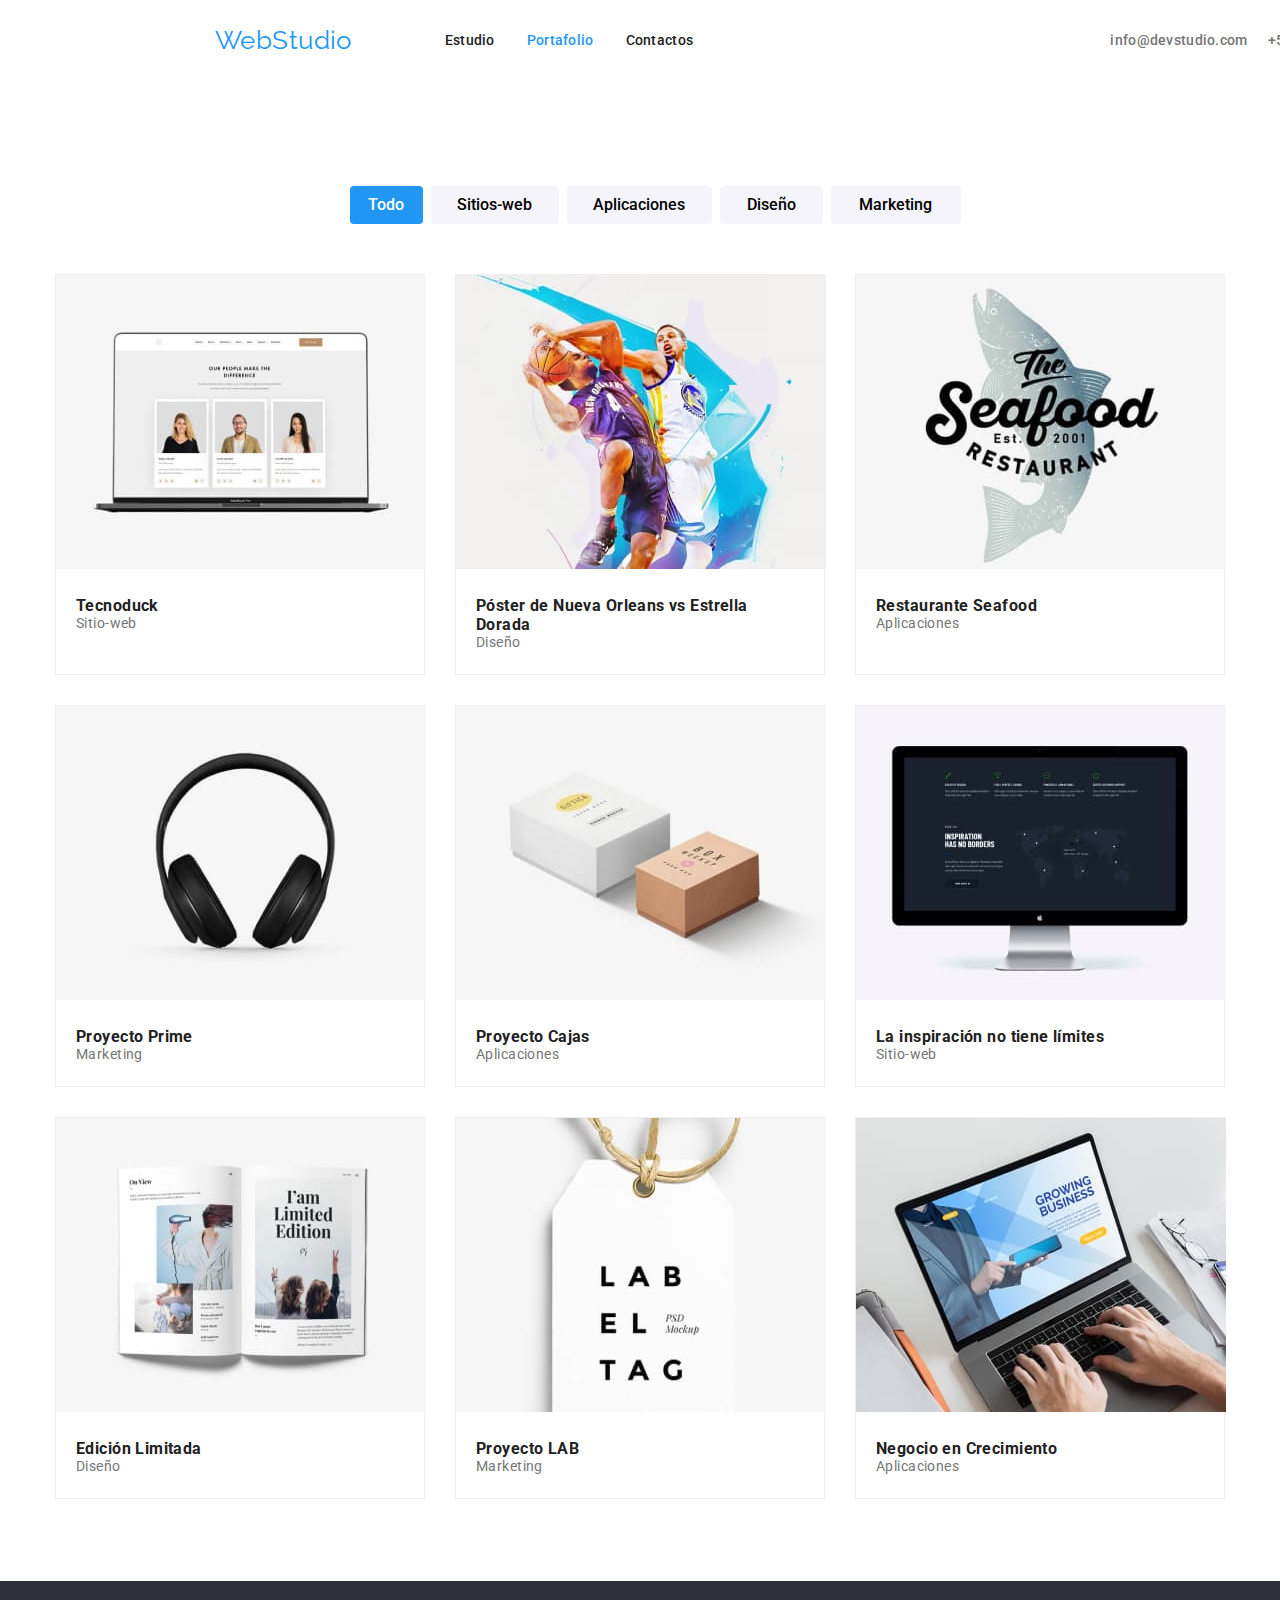
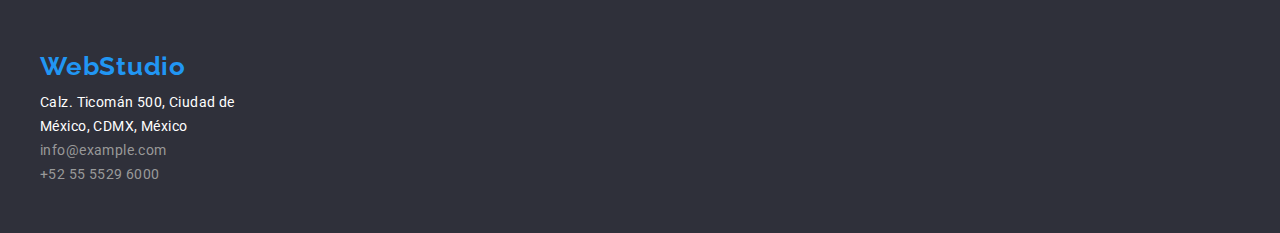
==== commit 038db196: "update" ====
--- a/portafolio.html
+++ b/portafolio.html
@@ -34,8 +34,8 @@
             </ul>
           </nav>
           <ul class="header-info">
-            <li><a href="mailto" class="Contact">info@devstudio.com</a></li>
-            <li><a href="tel" class="Contact">+52 55 5529 6000</a></li>
+            <li class="header-contact"><a href="mailto" class="Contact">info@devstudio.com</a></li>
+            <li class="header-contact"><a href="tel" class="Contact">+52 55 5529 6000</a></li>
           </ul>
         </div>
       </div>
@@ -75,66 +75,93 @@
               <li class="LiPorta">
                 <a href="#" class="Alist"
                   ><img src="./images/jp1.jpg" alt="jp1" />
-                  <h3 class="listph3">Tecnoduck</h3>
-                  <p class="Psubti">Sitio-web</p></a
+                  <div class="liporta-body">
+                    <h3 class="listph3">Tecnoduck</h3>
+                    <p class="Psubti">Sitio-web</p>
+                  </div>
+                  </a
                 >
               </li>
               <li class="LiPorta">
                 <a href="#"
                   ><img src="./images/jp2.jpg" alt="jp2" />
-                  <h3 class="listph3">
-                    Póster de Nueva Orleans vs Estrella Dorada
-                  </h3>
-                  <p class="Psubti">Diseño</p></a
+                  <div class="liporta-body">
+                    <h3 class="listph3">
+                      Póster de Nueva Orleans vs Estrella Dorada
+                    </h3>
+                    <p class="Psubti">Diseño</p>
+                  </div>
+                  </a
                 >
               </li>
               <li class="LiPorta">
                 <a href="#"
                   ><img src="./images/jp3.jpg" alt="jp3" />
-                  <h3 class="listph3">Restaurante Seafood</h3>
-                  <p class="Psubti">Aplicaciones</p></a
+                  <div class="liporta-body">
+                    <h3 class="listph3">Restaurante Seafood</h3>
+                    <p class="Psubti">Aplicaciones</p>
+                  </div>
+                  </a
                 >
               </li>
               <li class="LiPorta">
                 <a href="#"
                   ><img src="./images/jp4.jpg" alt="jp4" />
-                  <h3 class="listph3">Proyecto Prime</h3>
-                  <p class="Psubti">Marketing</p></a
+                  <div class="liporta-body">
+                    <h3 class="listph3">Proyecto Prime</h3>
+                    <p class="Psubti">Marketing</p>
+                  </div>
+                  </a
                 >
               </li>
               <li class="LiPorta">
                 <a href="#"
                   ><img src="./images/jp5.jpg" alt="jp5" />
-                  <h3 class="listph3">Proyecto Cajas</h3>
-                  <p class="Psubti">Aplicaciones</p></a
+                  <div class="liporta-body">
+                    <h3 class="listph3">Proyecto Cajas</h3>
+                    <p class="Psubti">Aplicaciones</p>
+                  </div>
+                  </a
                 >
               </li>
               <li class="LiPorta">
                 <a href="#"
                   ><img src="./images/jp6.jpg" alt="jp6" />
-                  <h3 class="listph3">La inspiración no tiene límites</h3>
-                  <p class="Psubti">Sitio-web</p></a
+                  <div class="liporta-body">
+                    <h3 class="listph3">La inspiración no tiene límites</h3>
+                    <p class="Psubti">Sitio-web</p>
+                  </div>
+                  </a
                 >
               </li>
               <li class="LiPorta">
                 <a href="#"
                   ><img src="./images/jp7.jpg" alt="jp7" />
-                  <h3 class="listph3">Edición Limitada</h3>
-                  <p class="Psubti">Diseño</p></a
+                  <div class="liporta-body">
+                    <h3 class="listph3">Edición Limitada</h3>
+                    <p class="Psubti">Diseño</p>
+                  </div>
+                  </a
                 >
               </li>
               <li class="LiPorta">
                 <a href="#"
                   ><img src="./images/jp8.jpg" alt="jp8" />
-                  <h3 class="listph3">Proyecto LAB</h3>
-                  <p class="Psubti">Marketing</p></a
+                  <div class="liporta-body">
+                    <h3 class="listph3">Proyecto LAB</h3>
+                    <p class="Psubti">Marketing</p>
+                  </div>
+                  </a
                 >
               </li>
               <li class="LiPorta">
                 <a href="#"
                   ><img src="./images/jp9.jpg" alt="jp9" />
-                  <h3 class="listph3">Negocio en Crecimiento</h3>
-                  <p class="Psubti">Aplicaciones</p></a
+                  <div class="liporta-body">
+                    <h3 class="listph3">Negocio en Crecimiento</h3>
+                    <p class="Psubti">Aplicaciones</p>
+                  </div>
+                  </a
                 >
               </li>
             </ul>
--- a/css/styles.css
+++ b/css/styles.css
@@ -13,30 +13,25 @@
 .container {
   width: 1200px;
   margin: 0 auto;
+  padding: 0px, 16px;
 } 
 
 header {
   display: flex;
   justify-content: space-between;
   margin: auto;
-  height: 80px;
   width: 1600px;
 }
 
 
 .header-container {
   display: flex;
-  padding: 0px 15px;
+  padding: 25px 15px;
 }
 
 nav {
   display: flex;
   align-items: center;
-}
-
-nav .HeaderList {
-  margin: 0;
-  padding: 0;
 }
 
 .web-title {
@@ -45,10 +40,9 @@
   font-size: 26px;
   margin-right: 93px;
   text-decoration: none;
-  padding: 25px 0px;
-}
-
-.HeaderMenu {
+}
+
+.header-contact:not(:last-child) {
   margin-right: 20px;
 }
 
@@ -92,6 +86,10 @@
   margin-left: auto; 
 }
 
+.header-info:not(:last-child){
+  margin-right: 50px;
+}
+
 .Contact {
   text-decoration: none;
   color: #757575;
@@ -99,7 +97,6 @@
   font-style: normal;
   font-weight: 500;
   font-size: 14px;
-  margin-right: 50px;
   line-height: 16px;
   letter-spacing: 0.02em;
 }
@@ -138,7 +135,7 @@
   font-style: normal;
   font-weight: 900;
   text-align: center;
-  height: 600px;
+  padding: 200px 0px;
 }
 
 .main-title {
@@ -173,15 +170,17 @@
 
 
 .MainMid {
+  padding-bottom: 47px;
 }
 
 .details-list {
   display: flex;
+  justify-content: space-between;
   margin-top: 95px;
 }
 
 .description-dt {
-  margin-right: 30px;
+  width: 270px;
 }
 
 .MainMidH3 {
@@ -202,6 +201,8 @@
 }
 
 .MainMid2 {
+  padding-top: 47px;
+  padding-bottom: 94px;
 }
 
 .MainMidT {
@@ -215,19 +216,18 @@
 
 .img-dedication {
   display: flex;
-  justify-content: center;
-  margin-top: 55px;
+  justify-content: space-between;
+  padding-top: 55px;
 }
 
 .MainBot {
   display: flex;
   align-items: center;
   background: #f5f4fa;
-  height: 648px;
-}
-
-.flex-mainbot {
-}
+  padding: 94px;
+}
+
+
 
 .MainBotT {
   font-family: 'Roboto', sans-serif;
@@ -235,12 +235,14 @@
   font-weight: 700;
   font-size: 36px;
   line-height: 42px;
+  margin-bottom: 50px;
   text-align: center;
 }
 
 .Members {
   display: flex;
   align-content: center;
+  justify-content: space-between;
   background: #f5f4fa;
   font-size: 19px;
   flex-wrap: wrap;
@@ -249,14 +251,14 @@
 }
 
 .Frame {
-  display: flex;
-  flex-direction: column;
-  align-items: center;
   width: 270px;
   background-color: #ffffff;
-}
-
-.Frame .team-img {
+  border-radius: 0px 0px 4px 4px;
+  box-shadow: 0px 2px 1px 0px rgba(0, 0, 0, 0.20), 0px 1px 1px 0px rgba(0, 0, 0, 0.14), 0px 1px 3px 0px rgba(0, 0, 0, 0.12);
+}
+
+.frame-body{
+  margin: 30px;
 }
 
 .Name {
@@ -266,43 +268,58 @@
   font-weight: 500;
   font-size: 16px;
   line-height: 19px;
+  margin-top: 30px;
+  text-align: center;
 }
 
 .Position {
   color: #757575;
   font-family: 'Roboto', sans-serif;
   font-style: normal;
-  font-weight: 500;
+  font-weight: 400;
   font-size: 16px;
   line-height: 19px;
-}
+  letter-spacing: 0.48px;
+  margin-top: 10px;
+  text-align: center;
+}
+
+
+/*footer css */
+
 
 footer {
   background: #2f303a;
-  width: 1600px;
   height: 252px;
 }
 
 .footer-website {
   display: flex;
   flex-direction: column;
-  justify-content: flex-start;
+  align-items: flex-start;
 }
 
 .Webfooter {
-  color: #2196f3;
-  font-family: 'Raleway', sans-serif;
-  text-decoration: none;
+  color: #2196F3;
+  font-family: Raleway;
   font-size: 26px;
-  line-height: 31px;
+  font-style: normal;
+  font-weight: 700;
+  line-height: normal;
+  letter-spacing: 0.78px;
+  margin-bottom: 9px;
+  margin-top: 70px;
 }
 
 .address {
-  color: #ffffff;
-  font-family: 'Roboto', sans-serif;
+  color: #FFF;
+  font-family: Roboto;
+  font-size: 14px;
   font-style: normal;
   font-weight: 400;
-  font-size: 14px;
+  line-height: 24px; /* 171.429% */
+  letter-spacing: 0.42px;
+  width: 231px;
 }
 
 .contact-footer {
@@ -311,6 +328,7 @@
   font-weight: 400;
   font-size: 14px;
   line-height: 24px;
+  margin-bottom: 2px;
   text-decoration: none;
 }
 
@@ -327,7 +345,8 @@
 */
 .portafolio-content {
   width: 1170px;
-  height: 1360px;
+  margin: auto;
+  padding-top: 106px;
 }
 
 .buttonP {
@@ -336,6 +355,7 @@
   border-color: transparent;
   color: black;
   cursor: pointer;
+  font-family: Roboto;
   font-weight: 500;
   font-size: 16px;
   line-height: 26px;
@@ -346,6 +366,9 @@
 
 .menu-portafolio {
   display: flex;
+  justify-content: center;
+  gap: 8px;
+  margin-bottom: 50px;
 }
 
 .todo {
@@ -387,24 +410,27 @@
 }
 
 .menu-main {
+  display: flex;
+  gap: 30px;
 }
 
 .lista-porta {
   display: flex;
   flex-wrap: wrap;
-  justify-content: space-between;
-  color: #212121;
-  margin-top: 50px;
-  margin-bottom: 83px;
+  color: #212121;
+  margin-bottom: 82px;
+  gap: 30px;
   text-decoration: none;
 }
 
 .LiPorta {
   border: 1px solid #eeeeee;
-  margin-right: 10px;
-  margin-top: 20px;
+  text-align: left;
   width: 370px;
-  height: 404px;
+}
+
+.liporta-body{
+  margin: 24px 20px;
 }
 
 .Alist {
@@ -424,7 +450,7 @@
 }
 
 .Psubti {
-  list-style: none;
-  text-decoration: none;
   color: #757575;
-}
+  list-style: none;
+  text-decoration: none;
+}
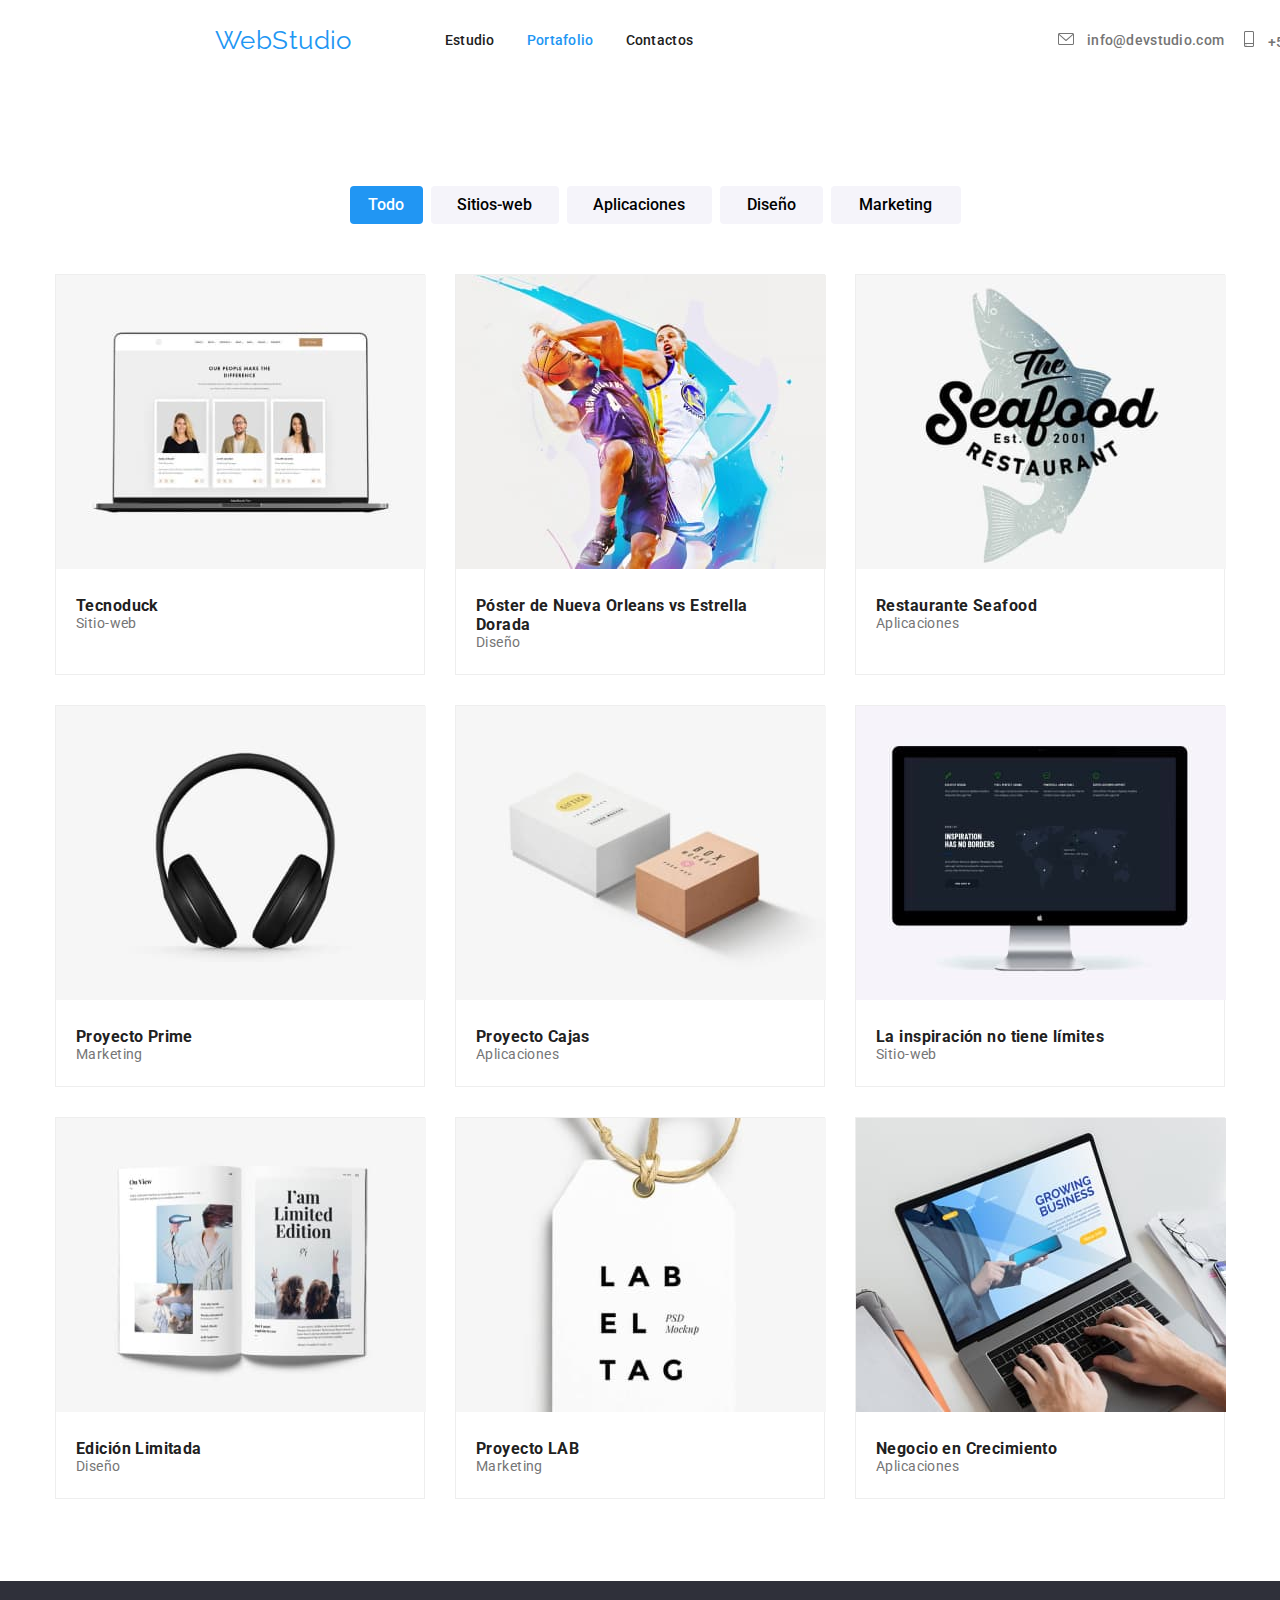
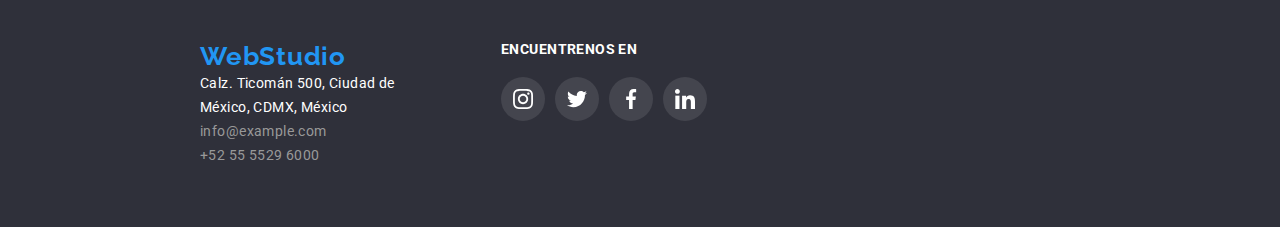
==== commit af617250: "update 4" ====
--- a/portafolio.html
+++ b/portafolio.html
@@ -24,9 +24,7 @@
                 <a href="./index.html" class="HeaderLink">Estudio</a>
               </li>
               <li class="HeaderMenu">
-                <a href="./portafolio.html" class="HeaderLink active"
-                  >Portafolio</a
-                >
+                <a href="./portafolio.html" class="HeaderLink active">Portafolio</a>
               </li>
               <li class="HeaderMenu">
                 <a href="" class="HeaderLink">Сontactos</a>
@@ -34,8 +32,19 @@
             </ul>
           </nav>
           <ul class="header-info">
-            <li class="header-contact"><a href="mailto" class="Contact">info@devstudio.com</a></li>
-            <li class="header-contact"><a href="tel" class="Contact">+52 55 5529 6000</a></li>
+            <li class="header-contact">
+              <svg xmlns="http://www.w3.org/2000/svg" width="16" height="12" viewBox="0 0 16 12" fill="none" class="header-icon">
+              <path d="M14.5 0H1.50001C0.672854 0 0 0.672853 0 1.50001V10.5C0 11.3271 0.672854 12 1.50001 12H14.5C15.3271 12 16 11.3271 16 10.5V1.50001C16 0.672853 15.3271 0 14.5 0ZM14.5 0.999994C14.5679 0.999994 14.6325 1.01409 14.6916 1.0387L8 6.83838L1.30833 1.0387C1.36742 1.01412 1.43204 0.999994 1.49998 0.999994H14.5ZM14.5 11H1.50001C1.22414 11 0.999996 10.7759 0.999996 10.5V2.09521L7.67236 7.87792C7.76661 7.95944 7.8833 7.99999 8 7.99999C8.1167 7.99999 8.23339 7.95948 8.32764 7.87792L15 2.09521V10.5C15 10.7759 14.7759 11 14.5 11Z" fill="#757575"/>
+              </svg>
+              <a href="mailto" class="Contact">info@devstudio.com</a></li>
+            <li class="header-contact"> 
+              <svg xmlns="http://www.w3.org/2000/svg" width="10" height="16" viewBox="0 0 10 16" fill="none" class="header-icon">
+                <g fill="#757575">
+                  <path d="M8.5 0H1.5C0.672848 0 0 0.672848 0 1.5V14.5C0 15.3272 0.672848 16 1.5 16H8.5C9.32715 16 10 15.3272 10 14.5V1.5C10 0.672848 9.32715 0 8.5 0ZM1.5 1H8.5C8.77588 1 9 1.22412 9 1.5V12H1V1.5C1 1.22412 1.22412 1 1.5 1ZM8.5 15H1.5C1.22412 15 1 14.7759 1 14.5V13H9V14.5C9 14.7759 8.77588 15 8.5 15Z"/>
+                  <path d="M2.35355 13.7389C2.54882 13.9213 2.54882 14.2169 2.35355 14.3992C2.15828 14.5816 1.84172 14.5816 1.64645 14.3992C1.45118 14.2169 1.45118 13.9213 1.64645 13.7389C1.84172 13.5566 2.15828 13.5566 2.35355 13.7389Z"/>
+                </g>
+              </svg>
+              <a href="tel" class="Contact">+52 55 5529 6000</a></li>
           </ul>
         </div>
       </div>
@@ -171,7 +180,8 @@
     </main>
     <footer>
       <div class="container">
-        <div class="footer-website">
+        <div class="footer-container">
+          <div class="footer-website">
           <a href="./index.html" class="Webfooter">WebStudio</a>
           <address>
             <ul>
@@ -190,7 +200,42 @@
             </ul>
           </address>
         </div>
+        <div class="redes-footer">
+          <h3 class="redes-footerh3">ENCUENTRENOS EN</h3>
+          <ul class="icon-redes-footer">
+            <li class="border-redes-footer">
+              <svg class="shape-footer" width="44" height="44" viewBox="0 0 44 44">
+                <circle class="circle-footer" cx="22" cy="22" r="22" fill="yellow" />
+                <g class="svg-icon-footer" transform="translate(12, 12)">
+                  <path class="icon-path-footer" d="M19.9804 5.88005C19.9336 4.81738 19.7617 4.0868 19.5156 3.45374C19.2616 2.78176 18.8709 2.18014 18.359 1.68002C17.8589 1.1721 17.2533 0.777435 16.5891 0.527447C15.9524 0.281274 15.2256 0.109427 14.163 0.0625732C13.0924 0.0117516 12.7525 0 10.0371 0C7.32173 0 6.98185 0.0117516 5.91521 0.0586052C4.85253 0.105459 4.12195 0.277459 3.48904 0.523479C2.81692 0.777435 2.2153 1.16814 1.71517 1.68002C1.20726 2.18014 0.812743 2.78573 0.562603 3.44992C0.31643 4.0868 0.144583 4.81341 0.0977294 5.87609C0.0469078 6.9467 0.0351562 7.28658 0.0351562 10.002C0.0351562 12.7173 0.0469078 13.0572 0.0937614 14.1239C0.140615 15.1865 0.312615 15.9171 0.558787 16.5502C0.812743 17.2221 1.20726 17.8238 1.71517 18.3239C2.2153 18.8318 2.82088 19.2265 3.48508 19.4765C4.12195 19.7226 4.84856 19.8945 5.91139 19.9413C6.97788 19.9883 7.31791 19.9999 10.0333 19.9999C12.7487 19.9999 13.0885 19.9883 14.1552 19.9413C15.2179 19.8945 15.9484 19.7226 16.5813 19.4765C17.9254 18.9568 18.9881 17.8941 19.5078 16.5502C19.7538 15.9133 19.9258 15.1865 19.9727 14.1239C20.0195 13.0572 20.0313 12.7173 20.0313 10.002C20.0313 7.28658 20.0273 6.9467 19.9804 5.88005ZM18.1794 14.0457C18.1364 15.0225 17.9723 15.5499 17.8356 15.9015C17.4995 16.7728 16.808 17.4643 15.9367 17.8004C15.5851 17.9372 15.0538 18.1012 14.0809 18.1441C13.026 18.1911 12.7096 18.2027 10.0411 18.2027C7.37255 18.2027 7.05221 18.1911 6.00113 18.1441C5.02438 18.1012 4.49693 17.9372 4.1453 17.8004C3.71171 17.6402 3.31704 17.3862 2.9967 17.0541C2.6646 16.7298 2.41065 16.3391 2.2504 15.9055C2.11365 15.5539 1.94959 15.0225 1.90671 14.0497C1.8597 12.9948 1.8481 12.6783 1.8481 10.0097C1.8481 7.34122 1.8597 7.02087 1.90671 5.96995C1.94959 4.99319 2.11365 4.46575 2.2504 4.11412C2.41065 3.68038 2.6646 3.28586 3.00067 2.96536C3.32483 2.63327 3.71553 2.37931 4.14927 2.21921C4.5009 2.08247 5.03231 1.9184 6.0051 1.87537C7.05999 1.82851 7.37652 1.81676 10.0449 1.81676C12.7174 1.81676 13.0337 1.82851 14.0848 1.87537C15.0616 1.9184 15.589 2.08247 15.9407 2.21921C16.3742 2.37931 16.7689 2.63327 17.0893 2.96536C17.4213 3.28967 17.6753 3.68038 17.8356 4.11412C17.9723 4.46575 18.1364 4.99701 18.1794 5.96995C18.2263 7.02484 18.238 7.34122 18.238 10.0097C18.238 12.6783 18.2263 12.9908 18.1794 14.0457Z" fill="white"/>
+                  <path class="icon-path-footer" d="M10.0371 4.8642C7.20074 4.8642 4.89941 7.16537 4.89941 10.0019C4.89941 12.8385 7.20074 15.1396 10.0371 15.1396C12.8737 15.1396 15.1749 12.8385 15.1749 10.0019C15.1749 7.16537 12.8737 4.8642 10.0371 4.8642ZM10.0371 13.3346C8.19702 13.3346 6.70442 11.8422 6.70442 10.0019C6.70442 8.16165 8.19702 6.66921 10.0371 6.66921C11.8774 6.66921 13.3698 8.16165 13.3698 10.0019C13.3698 11.8422 11.8774 13.3346 10.0371 13.3346Z" fill="white"/>
+                  <path class="icon-path-footer" d="M16.5775 4.6611C16.5775 5.32346 16.0404 5.86052 15.3779 5.86052C14.7155 5.86052 14.1785 5.32346 14.1785 4.6611C14.1785 3.99858 14.7155 3.46167 15.3779 3.46167C16.0404 3.46167 16.5775 3.99858 16.5775 4.6611Z" fill="white"/>
+                </g>
+              </svg></li>
+            <li class="border-redes-footer">    <svg class="shape-footer" width="44" height="44" viewBox="0 0 44 44">
+              <circle class="circle-footer" cx="22" cy="22" r="22" fill="yellow" />
+              <g class="svg-icon-footer" transform="translate(12, 12)">
+                <path class="icon-path-footer" d="M20 3.79875C19.2563 4.125 18.4637 4.34125 17.6375 4.44625C18.4875 3.93875 19.1363 3.14125 19.4412 2.18C18.6488 2.6525 17.7738 2.98625 16.8412 3.1725C16.0887 2.37125 15.0162 1.875 13.8462 1.875C11.5763 1.875 9.74875 3.7175 9.74875 5.97625C9.74875 6.30125 9.77625 6.61375 9.84375 6.91125C6.435 6.745 3.41875 5.11125 1.3925 2.6225C1.03875 3.23625 0.83125 3.93875 0.83125 4.695C0.83125 6.115 1.5625 7.37375 2.6525 8.1025C1.99375 8.09 1.3475 7.89875 0.8 7.5975C0.8 7.61 0.8 7.62625 0.8 7.6425C0.8 9.635 2.22125 11.29 4.085 11.6712C3.75125 11.7625 3.3875 11.8062 3.01 11.8062C2.7475 11.8062 2.4825 11.7913 2.23375 11.7362C2.765 13.36 4.2725 14.5538 6.065 14.5925C4.67 15.6838 2.89875 16.3412 0.98125 16.3412C0.645 16.3412 0.3225 16.3263 0 16.285C1.81625 17.4563 3.96875 18.125 6.29 18.125C13.835 18.125 17.96 11.875 17.96 6.4575C17.96 6.27625 17.9538 6.10125 17.945 5.9275C18.7588 5.35 19.4425 4.62875 20 3.79875Z" fill="white"/>
+              </g>
+            </svg></li>
+            <li class="border-redes-footer"><svg class="shape-footer" width="44" height="44" viewBox="0 0 44 44">
+              <circle class="circle-footer" cx="22" cy="22" r="22" fill="yellow" />
+              <g class="svg-icon-footer" transform="translate(12, 12)">
+                <path class="icon-path-footer" d="M13.3309 3.32083H15.1567V0.140833C14.8417 0.0975 13.7584 0 12.4967 0C9.86422 0 8.06088 1.65583 8.06088 4.69917V7.5H5.15588V11.055H8.06088V20H11.6226V11.0558H14.4101L14.8526 7.50083H11.6217V5.05167C11.6226 4.02417 11.8992 3.32083 13.3309 3.32083Z" fill="white"/>
+              </g>
+            </svg></li>
+            <li class="border-redes-footer"><svg class="shape-footer" width="44" height="44" viewBox="0 0 44 44">
+              <circle class="circle-footer" cx="22" cy="22" r="22" fill="yellow" />
+              <g class="svg-icon-footer" transform="translate(12, 12)">
+                <path class="icon-path-footer" d="M19.9951 20V19.9992H20.0001V12.6642C20.0001 9.07587 19.2276 6.31171 15.0326 6.31171C13.0159 6.31171 11.6626 7.41837 11.1101 8.46754H11.0517V6.64671H7.07422V19.9992H11.2159V13.3875C11.2159 11.6467 11.5459 9.96337 13.7017 9.96337C15.8259 9.96337 15.8576 11.95 15.8576 13.4992V20H19.9951Z" fill="white"/>
+                <path class="icon-path-footer" d="M0.329956 6.64746H4.47662V20H0.329956V6.64746Z" fill="white"/>
+                <path class="icon-path-footer" d="M2.40167 0C1.07583 0 0 1.07583 0 2.40167C0 3.7275 1.07583 4.82583 2.40167 4.82583C3.7275 4.82583 4.80333 3.7275 4.80333 2.40167C4.8025 1.07583 3.72667 0 2.40167 0V0Z" fill="white"/>
+              </g>
+            </svg></li>
+            </ul>
+        </div>
       </div>
+    </div>
     </footer>
   </body>
 </html>
--- a/css/styles.css
+++ b/css/styles.css
@@ -90,6 +90,10 @@
   margin-right: 50px;
 }
 
+.header-icon{
+  margin-right: 10px  
+}
+
 .Contact {
   text-decoration: none;
   color: #757575;
@@ -106,6 +110,16 @@
   color: #2196f3;
 }
 
+.header-contact:hover .header-icon g  {
+  color: #2196f3;
+  fill: #2196f3;
+}
+
+.header-contact:hover path  {
+  color: #2196f3;
+  fill: #2196f3;
+}
+
 .flex-header {
   display: flex;
 }
@@ -136,6 +150,9 @@
   font-weight: 900;
   text-align: center;
   padding: 200px 0px;
+  background-image: url(/images/mainbackground.png);
+  width: 1600px;
+  margin: auto;
 }
 
 .main-title {
@@ -173,6 +190,18 @@
   padding-bottom: 47px;
 }
 
+.logo-mid{
+  display: flex;
+  justify-content: center;
+  align-items: center;
+  margin-bottom: 30px;
+  width: 270px;
+  height: 120px;
+  flex-shrink: 0;
+  border-radius: 4px;
+  background: #F5F4FA;
+}
+
 .details-list {
   display: flex;
   justify-content: space-between;
@@ -203,6 +232,7 @@
 .MainMid2 {
   padding-top: 47px;
   padding-bottom: 94px;
+  position: relative;
 }
 
 .MainMidT {
@@ -220,11 +250,37 @@
   padding-top: 55px;
 }
 
+.text-down {
+  display: flex;
+  justify-content: center;
+  align-items: center;
+  width: 372px;
+  height: 70px;
+  flex-shrink: 0;
+  background: rgba(47, 48, 58, 0.80);
+  opacity: .8;
+  margin-top: -73px;
+}
+
+.text-span{
+  color: #FFF;
+  text-align: center;
+  font-family: Roboto;
+  font-size: 14px;
+  font-style: normal;
+  font-weight: 700;
+  line-height: normal;
+  letter-spacing: 0.42px;
+  text-transform: uppercase;
+}
+
 .MainBot {
   display: flex;
   align-items: center;
   background: #f5f4fa;
   padding: 94px;
+  margin: auto;
+  width: 1600px;
 }
 
 
@@ -258,7 +314,9 @@
 }
 
 .frame-body{
-  margin: 30px;
+  margin: 0px 30px;
+  margin-top: 30px;
+  margin-bottom: 16px;
 }
 
 .Name {
@@ -284,14 +342,88 @@
   text-align: center;
 }
 
+.icon-redes{
+  display: flex;
+  justify-content: space-between;
+  align-items: center;
+  margin: 0px 32px;
+  margin-bottom: 30px;
+}
+
+.circle {
+  fill: white; 
+}
+
+.svg-icon {
+  transform-origin: center; 
+}
+
+
+.shape:hover .circle {
+  fill: #2196F3; 
+}
+
+.shape:hover .svg-icon .icon-path {
+  fill: white; 
+}
+
+.main-bot2{
+  display: flex;
+  justify-content: center;
+  align-items: center;
+  padding-top: 59px;
+  padding-bottom: 151px;
+}
+
+.logos-ul{
+  display: flex;
+  justify-content: space-between;
+}
+
+.bot-logos{
+  display: flex;
+  justify-content: center;
+  align-items: center;
+  width: 170px;
+  height: 81px;
+  flex-shrink: 0;
+  border-radius: 4px;
+  border: 1px solid #AFB1B8;
+}
+
+.icon-bot-2{
+  display: flex;
+  justify-content: center;
+  align-items: center;
+  width: 106px;
+  height: 52.826px;
+  flex-shrink: 0;
+}
+
+.bot-logos:hover {
+  border-color: #2196F3;
+}
+
+.bot-logos:hover .icon-bot-2 .psvg{
+  fill: #2196F3;
+}
+
 
 /*footer css */
 
 
 footer {
   background: #2f303a;
-  height: 252px;
-}
+  margin: auto;
+  width: 1600px;
+}
+
+.footer-container{
+  display: flex;
+  justify-content: flex-start;
+  padding: 60px 0;
+}
+
 
 .footer-website {
   display: flex;
@@ -307,8 +439,6 @@
   font-weight: 700;
   line-height: normal;
   letter-spacing: 0.78px;
-  margin-bottom: 9px;
-  margin-top: 70px;
 }
 
 .address {
@@ -336,13 +466,49 @@
 .contact-footer:hover {
 }
 
+.redes-footer{
+  width: 206px;
+  flex-shrink: 0;
+  margin-left: 70px;
+}
+
+.redes-footerh3{
+  color: #FFF;
+  font-family: Roboto;
+  font-size: 14px;
+  font-style: normal;
+  font-weight: 700;
+  line-height: normal;
+  letter-spacing: 0.42px;
+  text-transform: uppercase;
+}
+
+.icon-redes-footer{
+  display: flex;
+  justify-content: space-between;
+  align-items: center;
+  margin-top: 20px;
+}
+
+.circle-footer {
+  fill: rgba(255, 255, 255, 0.10);
+}
+
+.svg-icon-footer {
+  transform-origin: center; 
+}
+
+
+.shape-footer:hover .circle-footer  {
+  fill: #2196F3; 
+}
+
+.shape:hover .svg-icon-footer .icon-path-footer {
+  fill: white; 
+}
 /* PORTAFOLIO CSS PART*/
 
-/*.Sections {
-  background: #f5f4fa;
-  border-radius: 4px;
-}
-*/
+
 .portafolio-content {
   width: 1170px;
   margin: auto;
@@ -360,6 +526,7 @@
   font-size: 16px;
   line-height: 26px;
   text-align: center;
+
 }
 
 /*Seccion de botones */
@@ -429,6 +596,12 @@
   width: 370px;
 }
 
+.LiPorta:hover, .LiPorta:focus{
+  border: 1px solid #EEE;
+  background: #FFF;
+  box-shadow: 1px 4px 6px 0px rgba(0, 0, 0, 0.16), 0px 4px 4px 0px rgba(0, 0, 0, 0.06), 0px 1px 1px 0px rgba(0, 0, 0, 0.12);
+}
+
 .liporta-body{
   margin: 24px 20px;
 }
